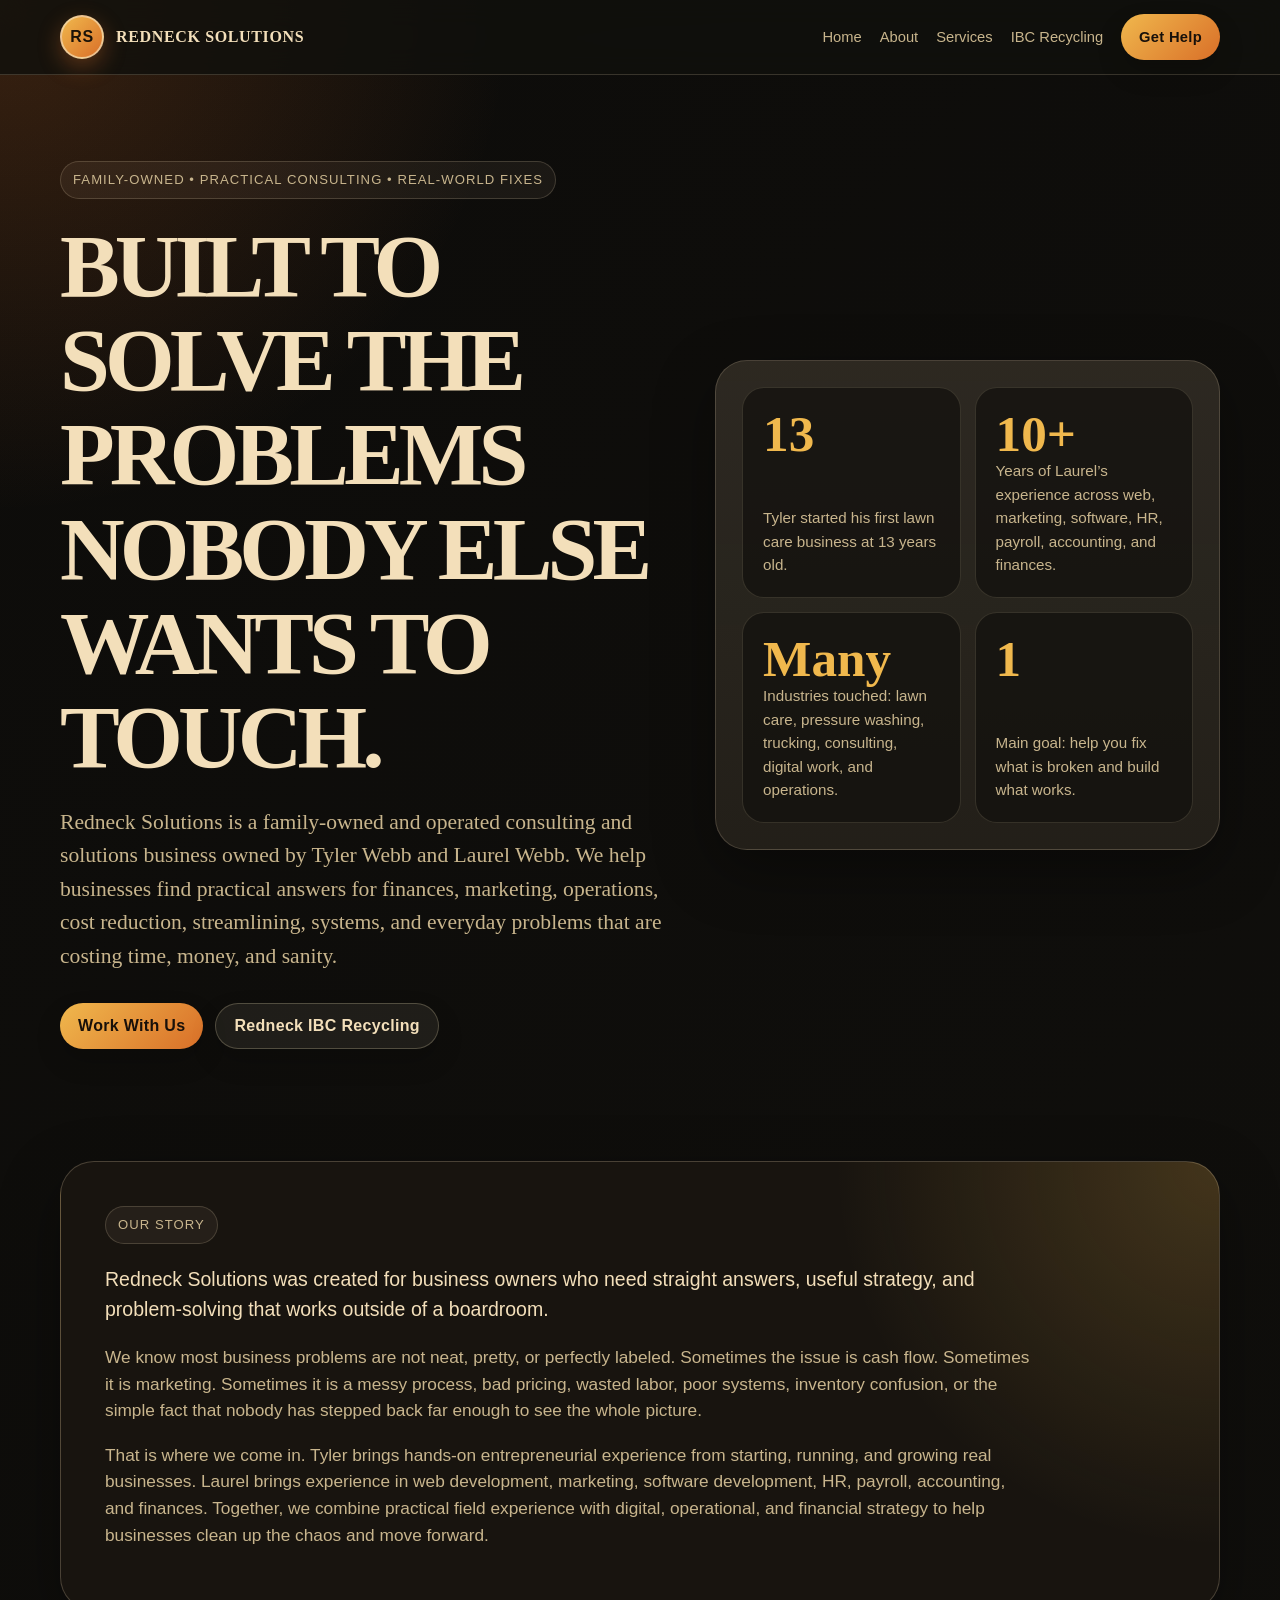
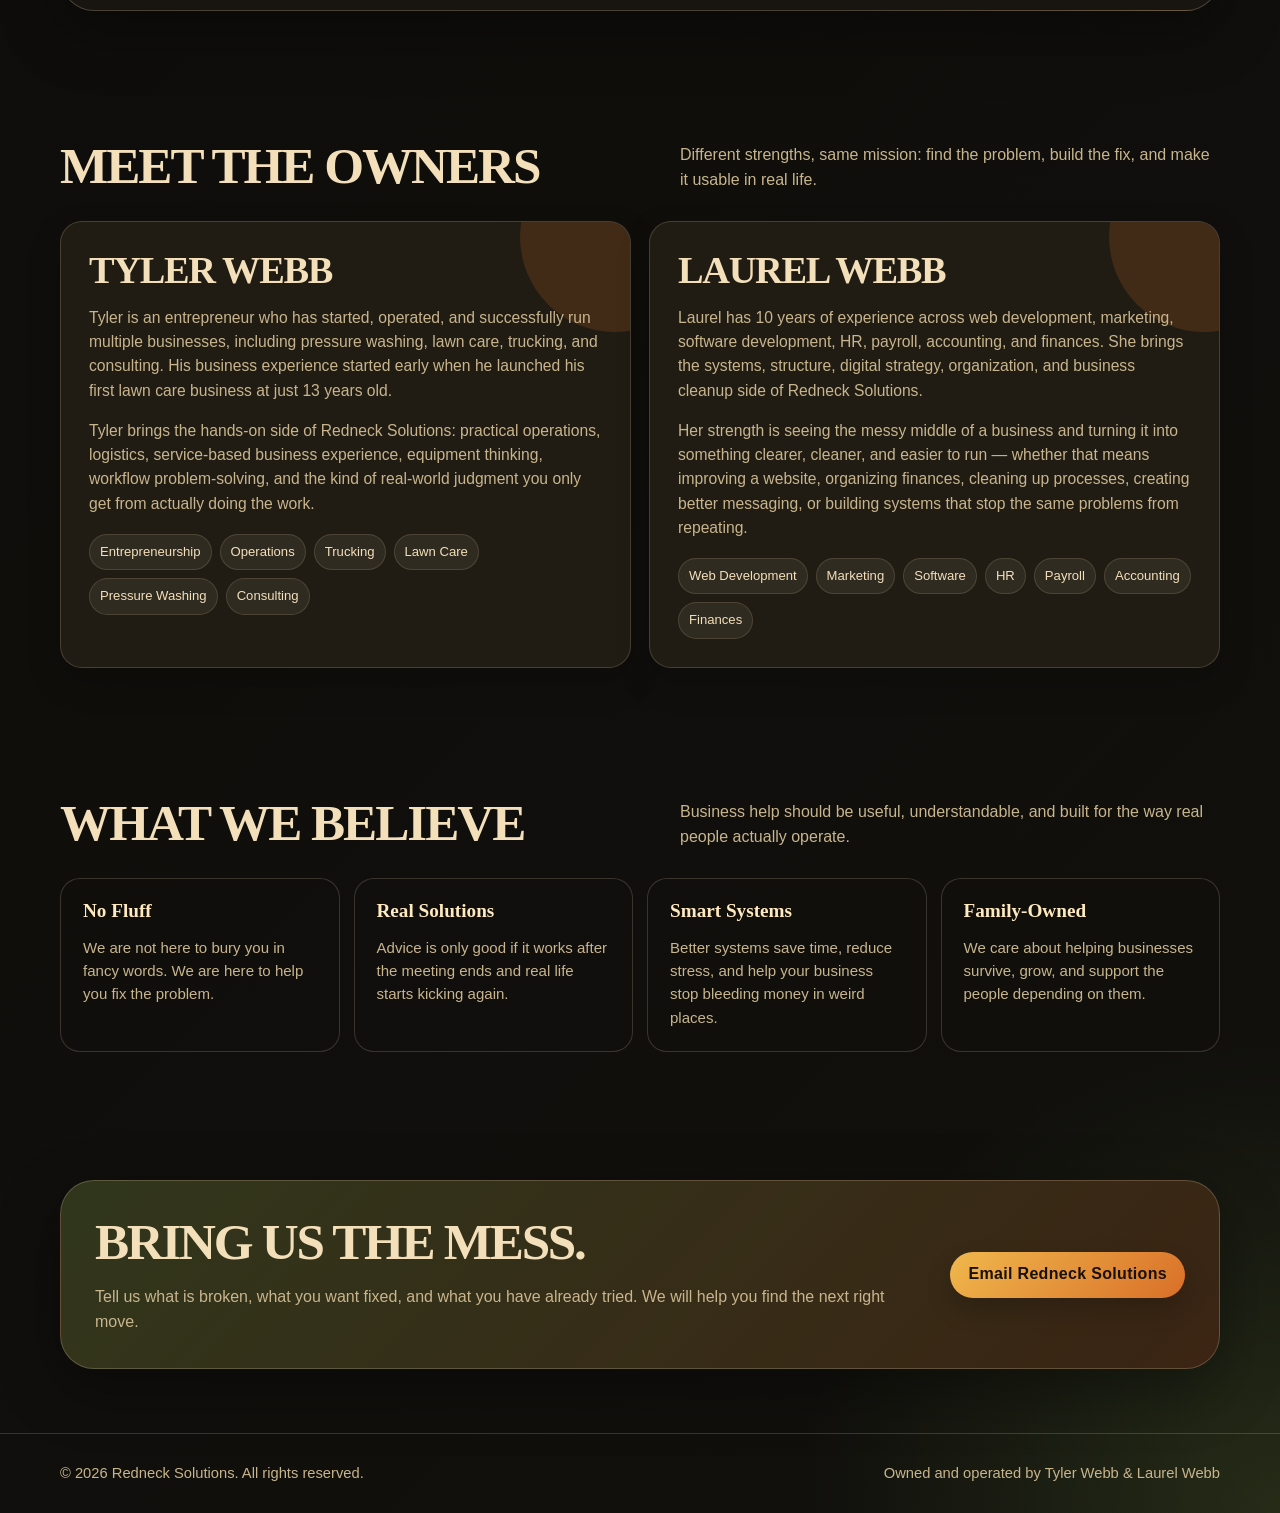
==== about.html @ ea28d599 "Create about.html About Redneck Solutions" ====
<!DOCTYPE html>
<html lang="en">
<head>
  <meta charset="UTF-8" />
  <meta name="viewport" content="width=device-width, initial-scale=1.0" />
  <meta name="description" content="Learn about Redneck Solutions, a family-owned consulting and solutions business owned by Tyler Webb and Laurel Webb, offering practical business help for operations, marketing, finances, HR, payroll, accounting, and more." />
  <title>About Redneck Solutions | Tyler Webb & Laurel Webb</title>
  <style>
    :root {
      --bg: #11100d;
      --bg-2: #1c1914;
      --card: #262016;
      --tan: #f3dfba;
      --muted: #c8b58d;
      --orange: #d96f28;
      --yellow: #f0b84d;
      --green: #6f8f3d;
      --red: #9e3222;
      --line: rgba(243, 223, 186, 0.18);
      --shadow: 0 20px 60px rgba(0, 0, 0, 0.35);
      --radius: 22px;
      --max: 1160px;
    }

    * { box-sizing: border-box; }
    html { scroll-behavior: smooth; }

    body {
      margin: 0;
      font-family: Georgia, "Times New Roman", serif;
      color: var(--tan);
      background:
        radial-gradient(circle at top left, rgba(217, 111, 40, 0.22), transparent 32rem),
        radial-gradient(circle at bottom right, rgba(111, 143, 61, 0.22), transparent 30rem),
        linear-gradient(135deg, #0d0c0a, var(--bg));
      line-height: 1.55;
    }

    a { color: inherit; text-decoration: none; }

    .site-header {
      position: sticky;
      top: 0;
      z-index: 50;
      backdrop-filter: blur(14px);
      background: rgba(17, 16, 13, 0.82);
      border-bottom: 1px solid var(--line);
    }

    .nav {
      width: min(var(--max), calc(100% - 32px));
      margin: 0 auto;
      min-height: 74px;
      display: flex;
      align-items: center;
      justify-content: space-between;
      gap: 18px;
    }

    .brand {
      display: flex;
      align-items: center;
      gap: 12px;
      font-weight: 900;
      letter-spacing: 0.04em;
      text-transform: uppercase;
    }

    .brand-mark {
      width: 44px;
      height: 44px;
      border-radius: 50%;
      display: grid;
      place-items: center;
      color: #1a1208;
      background: linear-gradient(135deg, var(--yellow), var(--orange));
      border: 2px solid rgba(243, 223, 186, 0.7);
      box-shadow: 0 8px 22px rgba(217, 111, 40, 0.35);
      font-family: Arial, sans-serif;
      font-weight: 900;
    }

    .nav-links {
      display: flex;
      align-items: center;
      gap: 18px;
      font-family: Arial, sans-serif;
      font-size: 0.92rem;
      color: var(--muted);
    }

    .nav-links a:hover { color: var(--tan); }

    .btn {
      display: inline-flex;
      align-items: center;
      justify-content: center;
      gap: 8px;
      min-height: 46px;
      padding: 0 18px;
      border-radius: 999px;
      font-family: Arial, sans-serif;
      font-weight: 800;
      letter-spacing: 0.02em;
      border: 1px solid rgba(243, 223, 186, 0.24);
      background: rgba(243, 223, 186, 0.08);
      color: var(--tan);
      box-shadow: 0 12px 26px rgba(0,0,0,0.18);
      transition: transform .2s ease, background .2s ease;
    }

    .btn:hover { transform: translateY(-2px); background: rgba(243, 223, 186, 0.14); }
    .btn.primary { background: linear-gradient(135deg, var(--yellow), var(--orange)); color: #18100a; border: 0; }

    .page-hero {
      width: min(var(--max), calc(100% - 32px));
      margin: 0 auto;
      padding: 86px 0 48px;
      display: grid;
      grid-template-columns: 1.1fr 0.9fr;
      align-items: center;
      gap: 38px;
    }

    .eyebrow {
      display: inline-flex;
      align-items: center;
      gap: 8px;
      padding: 8px 12px;
      border: 1px solid var(--line);
      border-radius: 999px;
      color: var(--muted);
      background: rgba(243, 223, 186, 0.06);
      font-family: Arial, sans-serif;
      font-size: 0.82rem;
      text-transform: uppercase;
      letter-spacing: 0.08em;
    }

    h1, h2, h3 { line-height: 1.05; margin: 0; }

    h1 {
      margin-top: 20px;
      font-size: clamp(3rem, 7vw, 6.3rem);
      letter-spacing: -0.055em;
      text-transform: uppercase;
    }

    .lead {
      max-width: 760px;
      color: var(--muted);
      font-size: clamp(1.08rem, 2vw, 1.35rem);
      margin: 22px 0 0;
    }

    .hero-actions {
      display: flex;
      flex-wrap: wrap;
      gap: 12px;
      margin-top: 30px;
    }

    .stat-card {
      border: 1px solid var(--line);
      background:
        linear-gradient(180deg, rgba(243, 223, 186, 0.08), rgba(243, 223, 186, 0.03)),
        var(--bg-2);
      border-radius: 32px;
      padding: 26px;
      box-shadow: var(--shadow);
    }

    .stat-grid {
      display: grid;
      grid-template-columns: 1fr 1fr;
      gap: 14px;
    }

    .stat {
      min-height: 150px;
      padding: 20px;
      border-radius: 22px;
      background: rgba(17, 16, 13, 0.68);
      border: 1px solid rgba(243,223,186,.14);
      display: flex;
      flex-direction: column;
      justify-content: space-between;
    }

    .stat strong {
      display: block;
      font-size: clamp(2rem, 4vw, 3.3rem);
      line-height: 1;
      color: var(--yellow);
    }

    .stat span {
      font-family: Arial, sans-serif;
      color: var(--muted);
      font-size: 0.95rem;
    }

    section {
      width: min(var(--max), calc(100% - 32px));
      margin: 0 auto;
      padding: 64px 0;
    }

    .section-head {
      display: flex;
      align-items: end;
      justify-content: space-between;
      gap: 24px;
      margin-bottom: 28px;
    }

    .section-head h2 {
      font-size: clamp(2rem, 4vw, 3.4rem);
      letter-spacing: -0.04em;
      text-transform: uppercase;
    }

    .section-head p {
      max-width: 540px;
      color: var(--muted);
      margin: 0;
      font-family: Arial, sans-serif;
    }

    .story-card {
      border-radius: 34px;
      padding: clamp(24px, 5vw, 44px);
      background:
        radial-gradient(circle at top right, rgba(240,184,77,.20), transparent 24rem),
        #18140f;
      border: 1px solid rgba(243,223,186,.22);
      box-shadow: var(--shadow);
    }

    .story-card p {
      color: var(--muted);
      font-family: Arial, sans-serif;
      font-size: 1.08rem;
      max-width: 930px;
    }

    .story-card p:first-of-type {
      color: var(--tan);
      font-size: 1.22rem;
    }

    .grid-2 {
      display: grid;
      grid-template-columns: repeat(2, 1fr);
      gap: 18px;
    }

    .profile-card {
      border: 1px solid var(--line);
      background: rgba(38, 32, 22, 0.78);
      border-radius: var(--radius);
      padding: 28px;
      box-shadow: 0 14px 34px rgba(0,0,0,0.18);
      position: relative;
      overflow: hidden;
    }

    .profile-card:before {
      content: "";
      position: absolute;
      right: -80px;
      top: -80px;
      width: 190px;
      height: 190px;
      border-radius: 50%;
      background: rgba(217, 111, 40, 0.18);
    }

    .profile-card > * { position: relative; }

    .profile-card h3 {
      font-size: clamp(1.8rem, 3vw, 2.6rem);
      text-transform: uppercase;
      letter-spacing: -0.035em;
      margin-bottom: 12px;
    }

    .profile-card p,
    .profile-card li {
      color: var(--muted);
      font-family: Arial, sans-serif;
      font-size: 0.98rem;
    }

    .profile-card ul {
      padding-left: 18px;
      margin: 16px 0 0;
    }

    .tag-row {
      display: flex;
      flex-wrap: wrap;
      gap: 8px;
      margin-top: 18px;
    }

    .tag {
      padding: 7px 10px;
      border-radius: 999px;
      background: rgba(243, 223, 186, 0.08);
      border: 1px solid rgba(243, 223, 186, 0.14);
      color: var(--tan);
      font-family: Arial, sans-serif;
      font-size: 0.82rem;
    }

    .values-grid {
      display: grid;
      grid-template-columns: repeat(4, 1fr);
      gap: 14px;
    }

    .value-card {
      padding: 22px;
      border-radius: 20px;
      background: rgba(17, 16, 13, 0.66);
      border: 1px solid var(--line);
    }

    .value-card h3 {
      color: #ffe9bf;
      font-size: 1.2rem;
      margin-bottom: 8px;
    }

    .value-card p {
      color: var(--muted);
      font-family: Arial, sans-serif;
      font-size: 0.94rem;
      margin-bottom: 0;
    }

    .contact-panel {
      border-radius: 34px;
      padding: 34px;
      background:
        linear-gradient(135deg, rgba(111,143,61,.28), rgba(217,111,40,.18)),
        #18140f;
      border: 1px solid rgba(243,223,186,.22);
      box-shadow: var(--shadow);
      display: grid;
      grid-template-columns: 1fr auto;
      gap: 24px;
      align-items: center;
    }

    .contact-panel h2 {
      font-size: clamp(2rem, 4vw, 3.6rem);
      text-transform: uppercase;
      letter-spacing: -0.045em;
    }

    .contact-panel p {
      color: var(--muted);
      margin-bottom: 0;
      font-family: Arial, sans-serif;
    }

    .footer {
      border-top: 1px solid var(--line);
      padding: 28px 0;
      color: var(--muted);
      font-family: Arial, sans-serif;
    }

    .footer-inner {
      width: min(var(--max), calc(100% - 32px));
      margin: 0 auto;
      display: flex;
      justify-content: space-between;
      gap: 16px;
      flex-wrap: wrap;
      font-size: 0.92rem;
    }

    .mobile-toggle { display: none; }

    @media (max-width: 900px) {
      .page-hero, .grid-2, .contact-panel { grid-template-columns: 1fr; }
      .values-grid { grid-template-columns: repeat(2, 1fr); }
      .section-head { align-items: start; flex-direction: column; }
      .nav-links {
        display: none;
        position: absolute;
        top: 74px;
        left: 16px;
        right: 16px;
        padding: 16px;
        border-radius: 18px;
        background: rgba(17,16,13,.96);
        border: 1px solid var(--line);
        box-shadow: var(--shadow);
        flex-direction: column;
        align-items: stretch;
      }
      .nav-links.open { display: flex; }
      .mobile-toggle {
        display: inline-flex;
        background: rgba(243, 223, 186, 0.08);
        color: var(--tan);
        border: 1px solid var(--line);
        border-radius: 12px;
        padding: 10px 12px;
        font-weight: 900;
      }
      .page-hero { padding-top: 48px; }
    }

    @media (max-width: 560px) {
      .stat-grid, .values-grid { grid-template-columns: 1fr; }
      .contact-panel { padding: 24px; }
    }
  </style>
</head>
<body>
  <header class="site-header">
    <nav class="nav" aria-label="Main navigation">
      <a class="brand" href="index.html" aria-label="Redneck Solutions home">
        <span class="brand-mark">RS</span>
        <span>Redneck Solutions</span>
      </a>
      <button class="mobile-toggle" id="menuToggle" aria-label="Open menu">Menu</button>
      <div class="nav-links" id="navLinks">
        <a href="index.html">Home</a>
        <a href="about.html">About</a>
        <a href="index.html#services">Services</a>
        <a href="index.html#ibc">IBC Recycling</a>
        <a class="btn primary" href="mailto:rdnksolutions@gmail.com?subject=Redneck%20Solutions%20Inquiry">Get Help</a>
      </div>
    </nav>
  </header>

  <main>
    <section class="page-hero">
      <div>
        <span class="eyebrow">Family-owned • practical consulting • real-world fixes</span>
        <h1>Built to solve the problems nobody else wants to touch.</h1>
        <p class="lead">
          Redneck Solutions is a family-owned and operated consulting and solutions business owned by
          Tyler Webb and Laurel Webb. We help businesses find practical answers for finances, marketing,
          operations, cost reduction, streamlining, systems, and everyday problems that are costing time,
          money, and sanity.
        </p>
        <div class="hero-actions">
          <a class="btn primary" href="mailto:rdnksolutions@gmail.com?subject=Business%20Consulting%20Inquiry">Work With Us</a>
          <a class="btn" href="index.html#ibc">Redneck IBC Recycling</a>
        </div>
      </div>

      <aside class="stat-card" aria-label="Redneck Solutions experience highlights">
        <div class="stat-grid">
          <div class="stat">
            <strong>13</strong>
            <span>Tyler started his first lawn care business at 13 years old.</span>
          </div>
          <div class="stat">
            <strong>10+</strong>
            <span>Years of Laurel’s experience across web, marketing, software, HR, payroll, accounting, and finances.</span>
          </div>
          <div class="stat">
            <strong>Many</strong>
            <span>Industries touched: lawn care, pressure washing, trucking, consulting, digital work, and operations.</span>
          </div>
          <div class="stat">
            <strong>1</strong>
            <span>Main goal: help you fix what is broken and build what works.</span>
          </div>
        </div>
      </aside>
    </section>

    <section>
      <div class="story-card">
        <span class="eyebrow">Our story</span>
        <p>
          Redneck Solutions was created for business owners who need straight answers, useful strategy,
          and problem-solving that works outside of a boardroom.
        </p>
        <p>
          We know most business problems are not neat, pretty, or perfectly labeled. Sometimes the issue is cash flow.
          Sometimes it is marketing. Sometimes it is a messy process, bad pricing, wasted labor, poor systems, inventory
          confusion, or the simple fact that nobody has stepped back far enough to see the whole picture.
        </p>
        <p>
          That is where we come in. Tyler brings hands-on entrepreneurial experience from starting, running, and growing
          real businesses. Laurel brings experience in web development, marketing, software development, HR, payroll,
          accounting, and finances. Together, we combine practical field experience with digital, operational, and financial
          strategy to help businesses clean up the chaos and move forward.
        </p>
      </div>
    </section>

    <section>
      <div class="section-head">
        <h2>Meet The Owners</h2>
        <p>Different strengths, same mission: find the problem, build the fix, and make it usable in real life.</p>
      </div>

      <div class="grid-2">
        <article class="profile-card">
          <h3>Tyler Webb</h3>
          <p>
            Tyler is an entrepreneur who has started, operated, and successfully run multiple businesses,
            including pressure washing, lawn care, trucking, and consulting. His business experience started
            early when he launched his first lawn care business at just 13 years old.
          </p>
          <p>
            Tyler brings the hands-on side of Redneck Solutions: practical operations, logistics, service-based
            business experience, equipment thinking, workflow problem-solving, and the kind of real-world judgment
            you only get from actually doing the work.
          </p>
          <div class="tag-row">
            <span class="tag">Entrepreneurship</span>
            <span class="tag">Operations</span>
            <span class="tag">Trucking</span>
            <span class="tag">Lawn Care</span>
            <span class="tag">Pressure Washing</span>
            <span class="tag">Consulting</span>
          </div>
        </article>

        <article class="profile-card">
          <h3>Laurel Webb</h3>
          <p>
            Laurel has 10 years of experience across web development, marketing, software development, HR,
            payroll, accounting, and finances. She brings the systems, structure, digital strategy, organization,
            and business cleanup side of Redneck Solutions.
          </p>
          <p>
            Her strength is seeing the messy middle of a business and turning it into something clearer, cleaner,
            and easier to run — whether that means improving a website, organizing finances, cleaning up processes,
            creating better messaging, or building systems that stop the same problems from repeating.
          </p>
          <div class="tag-row">
            <span class="tag">Web Development</span>
            <span class="tag">Marketing</span>
            <span class="tag">Software</span>
            <span class="tag">HR</span>
            <span class="tag">Payroll</span>
            <span class="tag">Accounting</span>
            <span class="tag">Finances</span>
          </div>
        </article>
      </div>
    </section>

    <section>
      <div class="section-head">
        <h2>What We Believe</h2>
        <p>Business help should be useful, understandable, and built for the way real people actually operate.</p>
      </div>

      <div class="values-grid">
        <article class="value-card">
          <h3>No Fluff</h3>
          <p>We are not here to bury you in fancy words. We are here to help you fix the problem.</p>
        </article>
        <article class="value-card">
          <h3>Real Solutions</h3>
          <p>Advice is only good if it works after the meeting ends and real life starts kicking again.</p>
        </article>
        <article class="value-card">
          <h3>Smart Systems</h3>
          <p>Better systems save time, reduce stress, and help your business stop bleeding money in weird places.</p>
        </article>
        <article class="value-card">
          <h3>Family-Owned</h3>
          <p>We care about helping businesses survive, grow, and support the people depending on them.</p>
        </article>
      </div>
    </section>

    <section>
      <div class="contact-panel">
        <div>
          <h2>Bring us the mess.</h2>
          <p>Tell us what is broken, what you want fixed, and what you have already tried. We will help you find the next right move.</p>
        </div>
        <a class="btn primary" href="mailto:rdnksolutions@gmail.com?subject=Redneck%20Solutions%20Consulting%20Inquiry&body=Tell%20us%20what%20business%20problem%20you%20need%20help%20solving%3A%0A%0A">Email Redneck Solutions</a>
      </div>
    </section>
  </main>

  <footer class="footer">
    <div class="footer-inner">
      <span>© <span id="year"></span> Redneck Solutions. All rights reserved.</span>
      <span>Owned and operated by Tyler Webb & Laurel Webb</span>
    </div>
  </footer>

  <script>
    const menuToggle = document.getElementById('menuToggle');
    const navLinks = document.getElementById('navLinks');
    const year = document.getElementById('year');

    year.textContent = new Date().getFullYear();

    menuToggle.addEventListener('click', () => {
      navLinks.classList.toggle('open');
    });

    navLinks.querySelectorAll('a').forEach((link) => {
      link.addEventListener('click', () => navLinks.classList.remove('open'));
    });
  </script>
</body>
</html>
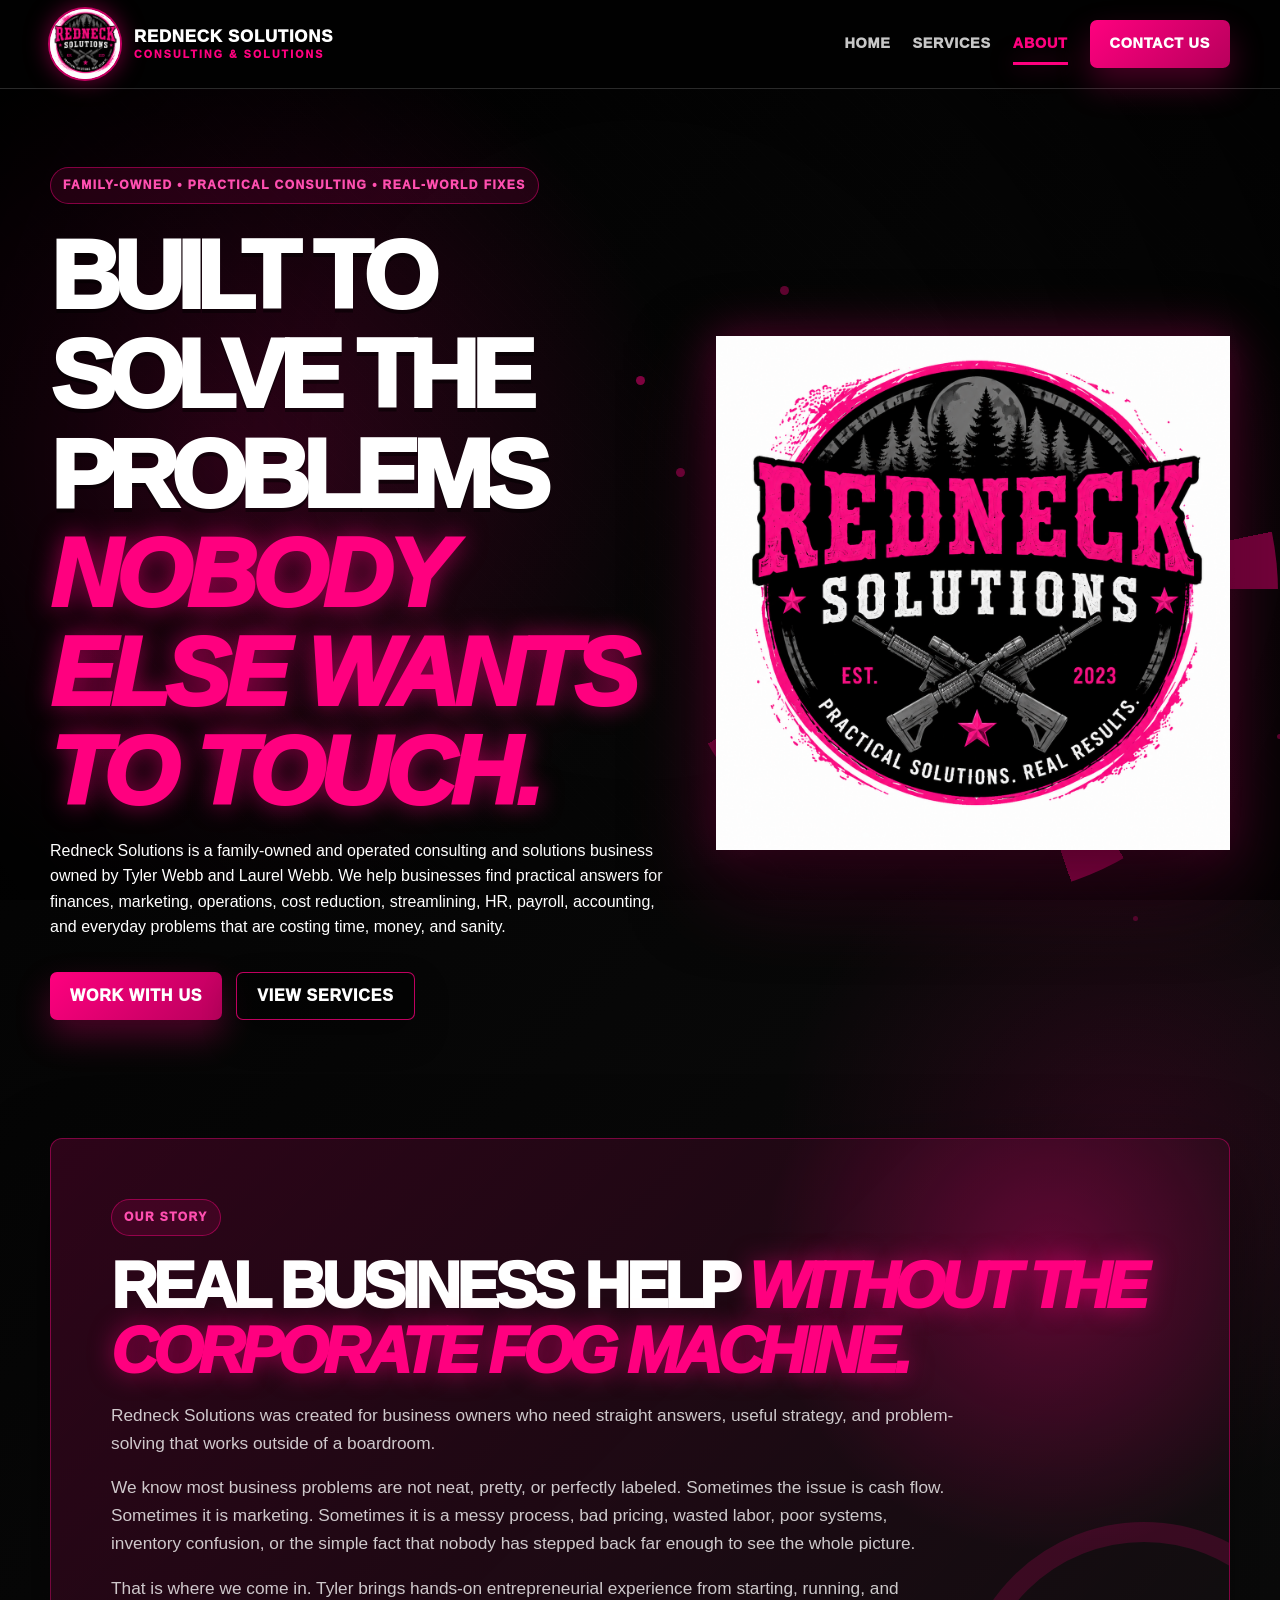
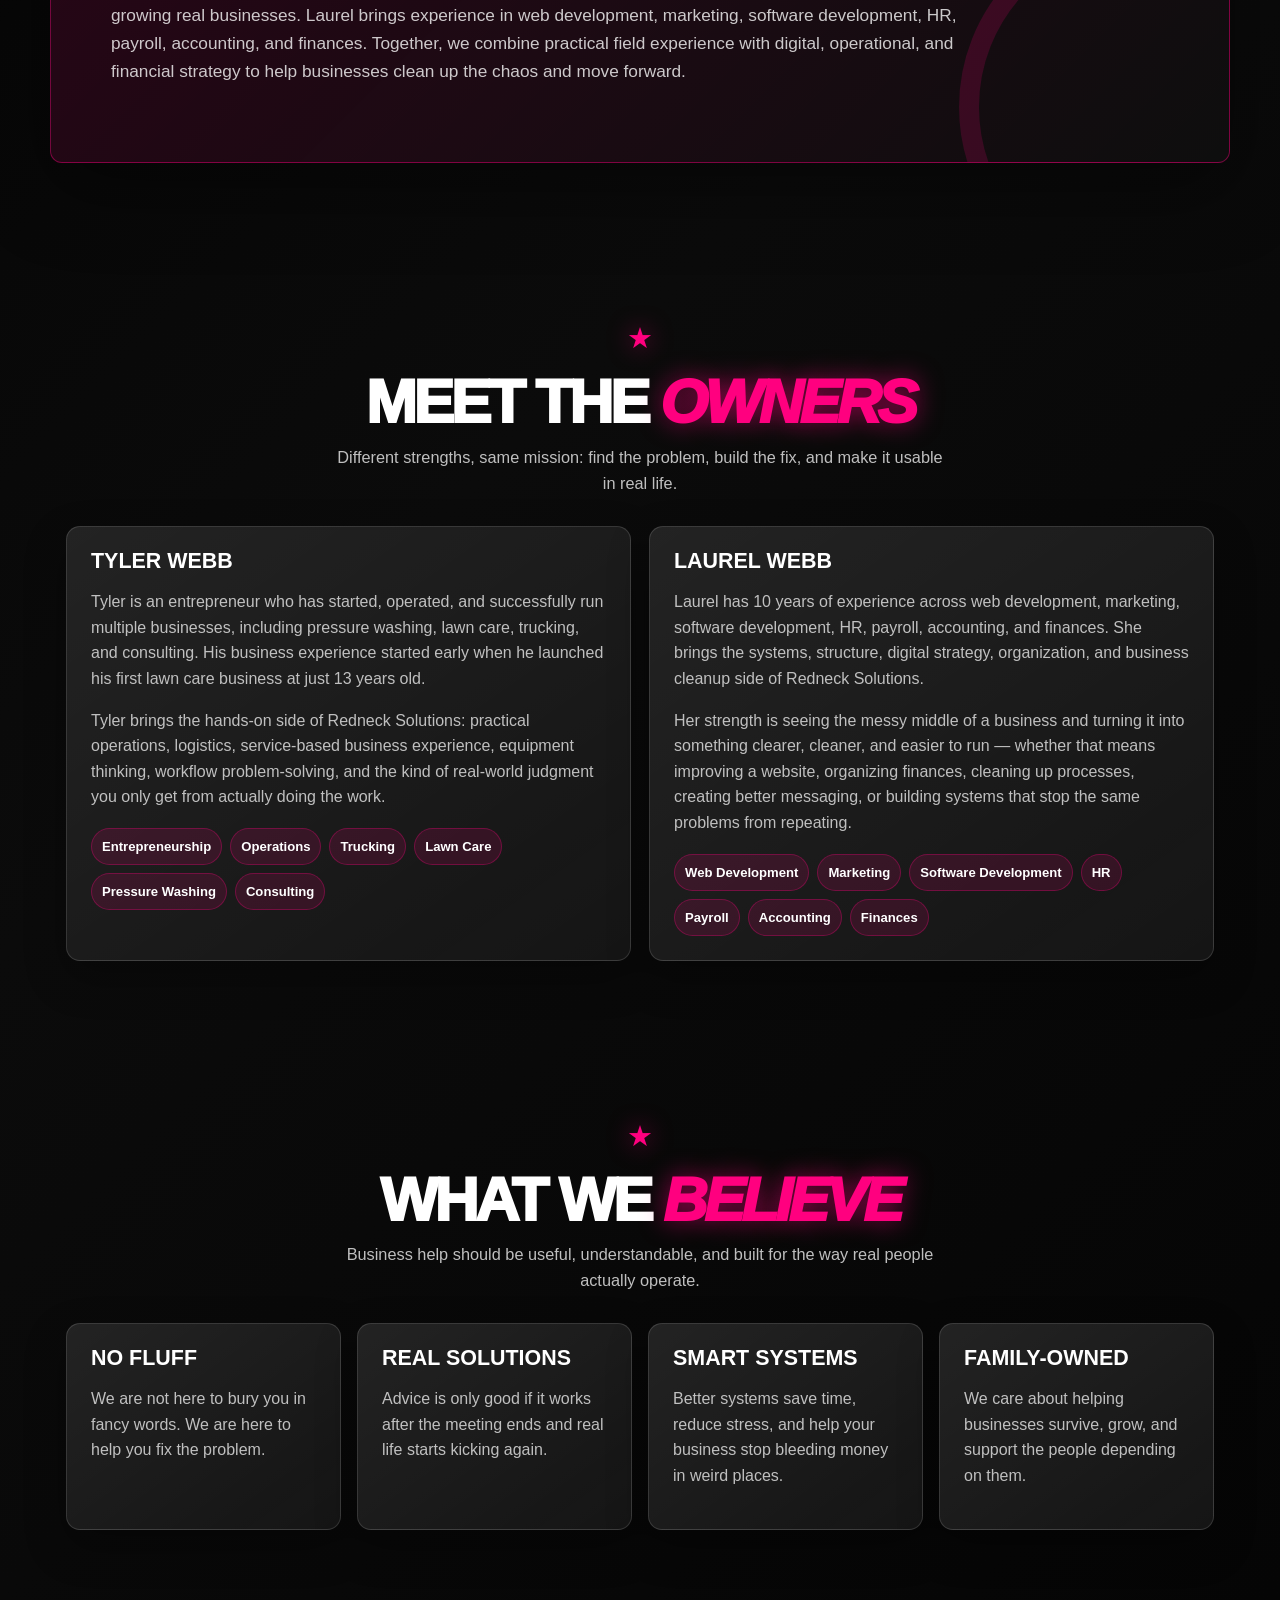
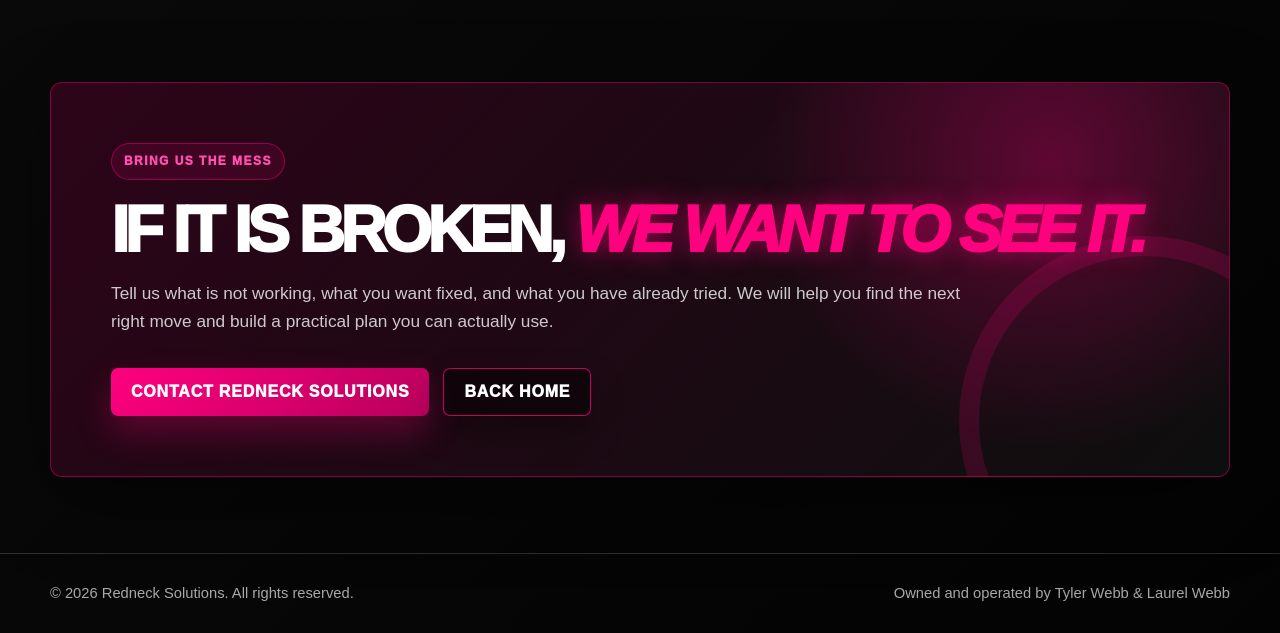
==== commit 55552ec1: "Update about.html" ====
--- a/about.html
+++ b/about.html
@@ -3,522 +3,130 @@
 <head>
   <meta charset="UTF-8" />
   <meta name="viewport" content="width=device-width, initial-scale=1.0" />
-  <meta name="description" content="Learn about Redneck Solutions, a family-owned consulting and solutions business owned by Tyler Webb and Laurel Webb, offering practical business help for operations, marketing, finances, HR, payroll, accounting, and more." />
+
+  <meta
+    name="description"
+    content="Learn about Redneck Solutions, a family-owned consulting and solutions business owned by Tyler Webb and Laurel Webb."
+  />
+
   <title>About Redneck Solutions | Tyler Webb & Laurel Webb</title>
-  <style>
-    :root {
-      --bg: #11100d;
-      --bg-2: #1c1914;
-      --card: #262016;
-      --tan: #f3dfba;
-      --muted: #c8b58d;
-      --orange: #d96f28;
-      --yellow: #f0b84d;
-      --green: #6f8f3d;
-      --red: #9e3222;
-      --line: rgba(243, 223, 186, 0.18);
-      --shadow: 0 20px 60px rgba(0, 0, 0, 0.35);
-      --radius: 22px;
-      --max: 1160px;
-    }
-
-    * { box-sizing: border-box; }
-    html { scroll-behavior: smooth; }
-
-    body {
-      margin: 0;
-      font-family: Georgia, "Times New Roman", serif;
-      color: var(--tan);
-      background:
-        radial-gradient(circle at top left, rgba(217, 111, 40, 0.22), transparent 32rem),
-        radial-gradient(circle at bottom right, rgba(111, 143, 61, 0.22), transparent 30rem),
-        linear-gradient(135deg, #0d0c0a, var(--bg));
-      line-height: 1.55;
-    }
-
-    a { color: inherit; text-decoration: none; }
-
-    .site-header {
-      position: sticky;
-      top: 0;
-      z-index: 50;
-      backdrop-filter: blur(14px);
-      background: rgba(17, 16, 13, 0.82);
-      border-bottom: 1px solid var(--line);
-    }
-
-    .nav {
-      width: min(var(--max), calc(100% - 32px));
-      margin: 0 auto;
-      min-height: 74px;
-      display: flex;
-      align-items: center;
-      justify-content: space-between;
-      gap: 18px;
-    }
-
-    .brand {
-      display: flex;
-      align-items: center;
-      gap: 12px;
-      font-weight: 900;
-      letter-spacing: 0.04em;
-      text-transform: uppercase;
-    }
-
-    .brand-mark {
-      width: 44px;
-      height: 44px;
-      border-radius: 50%;
-      display: grid;
-      place-items: center;
-      color: #1a1208;
-      background: linear-gradient(135deg, var(--yellow), var(--orange));
-      border: 2px solid rgba(243, 223, 186, 0.7);
-      box-shadow: 0 8px 22px rgba(217, 111, 40, 0.35);
-      font-family: Arial, sans-serif;
-      font-weight: 900;
-    }
-
-    .nav-links {
-      display: flex;
-      align-items: center;
-      gap: 18px;
-      font-family: Arial, sans-serif;
-      font-size: 0.92rem;
-      color: var(--muted);
-    }
-
-    .nav-links a:hover { color: var(--tan); }
-
-    .btn {
-      display: inline-flex;
-      align-items: center;
-      justify-content: center;
-      gap: 8px;
-      min-height: 46px;
-      padding: 0 18px;
-      border-radius: 999px;
-      font-family: Arial, sans-serif;
-      font-weight: 800;
-      letter-spacing: 0.02em;
-      border: 1px solid rgba(243, 223, 186, 0.24);
-      background: rgba(243, 223, 186, 0.08);
-      color: var(--tan);
-      box-shadow: 0 12px 26px rgba(0,0,0,0.18);
-      transition: transform .2s ease, background .2s ease;
-    }
-
-    .btn:hover { transform: translateY(-2px); background: rgba(243, 223, 186, 0.14); }
-    .btn.primary { background: linear-gradient(135deg, var(--yellow), var(--orange)); color: #18100a; border: 0; }
-
-    .page-hero {
-      width: min(var(--max), calc(100% - 32px));
-      margin: 0 auto;
-      padding: 86px 0 48px;
-      display: grid;
-      grid-template-columns: 1.1fr 0.9fr;
-      align-items: center;
-      gap: 38px;
-    }
-
-    .eyebrow {
-      display: inline-flex;
-      align-items: center;
-      gap: 8px;
-      padding: 8px 12px;
-      border: 1px solid var(--line);
-      border-radius: 999px;
-      color: var(--muted);
-      background: rgba(243, 223, 186, 0.06);
-      font-family: Arial, sans-serif;
-      font-size: 0.82rem;
-      text-transform: uppercase;
-      letter-spacing: 0.08em;
-    }
-
-    h1, h2, h3 { line-height: 1.05; margin: 0; }
-
-    h1 {
-      margin-top: 20px;
-      font-size: clamp(3rem, 7vw, 6.3rem);
-      letter-spacing: -0.055em;
-      text-transform: uppercase;
-    }
-
-    .lead {
-      max-width: 760px;
-      color: var(--muted);
-      font-size: clamp(1.08rem, 2vw, 1.35rem);
-      margin: 22px 0 0;
-    }
-
-    .hero-actions {
-      display: flex;
-      flex-wrap: wrap;
-      gap: 12px;
-      margin-top: 30px;
-    }
-
-    .stat-card {
-      border: 1px solid var(--line);
-      background:
-        linear-gradient(180deg, rgba(243, 223, 186, 0.08), rgba(243, 223, 186, 0.03)),
-        var(--bg-2);
-      border-radius: 32px;
-      padding: 26px;
-      box-shadow: var(--shadow);
-    }
-
-    .stat-grid {
-      display: grid;
-      grid-template-columns: 1fr 1fr;
-      gap: 14px;
-    }
-
-    .stat {
-      min-height: 150px;
-      padding: 20px;
-      border-radius: 22px;
-      background: rgba(17, 16, 13, 0.68);
-      border: 1px solid rgba(243,223,186,.14);
-      display: flex;
-      flex-direction: column;
-      justify-content: space-between;
-    }
-
-    .stat strong {
-      display: block;
-      font-size: clamp(2rem, 4vw, 3.3rem);
-      line-height: 1;
-      color: var(--yellow);
-    }
-
-    .stat span {
-      font-family: Arial, sans-serif;
-      color: var(--muted);
-      font-size: 0.95rem;
-    }
-
-    section {
-      width: min(var(--max), calc(100% - 32px));
-      margin: 0 auto;
-      padding: 64px 0;
-    }
-
-    .section-head {
-      display: flex;
-      align-items: end;
-      justify-content: space-between;
-      gap: 24px;
-      margin-bottom: 28px;
-    }
-
-    .section-head h2 {
-      font-size: clamp(2rem, 4vw, 3.4rem);
-      letter-spacing: -0.04em;
-      text-transform: uppercase;
-    }
-
-    .section-head p {
-      max-width: 540px;
-      color: var(--muted);
-      margin: 0;
-      font-family: Arial, sans-serif;
-    }
-
-    .story-card {
-      border-radius: 34px;
-      padding: clamp(24px, 5vw, 44px);
-      background:
-        radial-gradient(circle at top right, rgba(240,184,77,.20), transparent 24rem),
-        #18140f;
-      border: 1px solid rgba(243,223,186,.22);
-      box-shadow: var(--shadow);
-    }
-
-    .story-card p {
-      color: var(--muted);
-      font-family: Arial, sans-serif;
-      font-size: 1.08rem;
-      max-width: 930px;
-    }
-
-    .story-card p:first-of-type {
-      color: var(--tan);
-      font-size: 1.22rem;
-    }
-
-    .grid-2 {
-      display: grid;
-      grid-template-columns: repeat(2, 1fr);
-      gap: 18px;
-    }
-
-    .profile-card {
-      border: 1px solid var(--line);
-      background: rgba(38, 32, 22, 0.78);
-      border-radius: var(--radius);
-      padding: 28px;
-      box-shadow: 0 14px 34px rgba(0,0,0,0.18);
-      position: relative;
-      overflow: hidden;
-    }
-
-    .profile-card:before {
-      content: "";
-      position: absolute;
-      right: -80px;
-      top: -80px;
-      width: 190px;
-      height: 190px;
-      border-radius: 50%;
-      background: rgba(217, 111, 40, 0.18);
-    }
-
-    .profile-card > * { position: relative; }
-
-    .profile-card h3 {
-      font-size: clamp(1.8rem, 3vw, 2.6rem);
-      text-transform: uppercase;
-      letter-spacing: -0.035em;
-      margin-bottom: 12px;
-    }
-
-    .profile-card p,
-    .profile-card li {
-      color: var(--muted);
-      font-family: Arial, sans-serif;
-      font-size: 0.98rem;
-    }
-
-    .profile-card ul {
-      padding-left: 18px;
-      margin: 16px 0 0;
-    }
-
-    .tag-row {
-      display: flex;
-      flex-wrap: wrap;
-      gap: 8px;
-      margin-top: 18px;
-    }
-
-    .tag {
-      padding: 7px 10px;
-      border-radius: 999px;
-      background: rgba(243, 223, 186, 0.08);
-      border: 1px solid rgba(243, 223, 186, 0.14);
-      color: var(--tan);
-      font-family: Arial, sans-serif;
-      font-size: 0.82rem;
-    }
-
-    .values-grid {
-      display: grid;
-      grid-template-columns: repeat(4, 1fr);
-      gap: 14px;
-    }
-
-    .value-card {
-      padding: 22px;
-      border-radius: 20px;
-      background: rgba(17, 16, 13, 0.66);
-      border: 1px solid var(--line);
-    }
-
-    .value-card h3 {
-      color: #ffe9bf;
-      font-size: 1.2rem;
-      margin-bottom: 8px;
-    }
-
-    .value-card p {
-      color: var(--muted);
-      font-family: Arial, sans-serif;
-      font-size: 0.94rem;
-      margin-bottom: 0;
-    }
-
-    .contact-panel {
-      border-radius: 34px;
-      padding: 34px;
-      background:
-        linear-gradient(135deg, rgba(111,143,61,.28), rgba(217,111,40,.18)),
-        #18140f;
-      border: 1px solid rgba(243,223,186,.22);
-      box-shadow: var(--shadow);
-      display: grid;
-      grid-template-columns: 1fr auto;
-      gap: 24px;
-      align-items: center;
-    }
-
-    .contact-panel h2 {
-      font-size: clamp(2rem, 4vw, 3.6rem);
-      text-transform: uppercase;
-      letter-spacing: -0.045em;
-    }
-
-    .contact-panel p {
-      color: var(--muted);
-      margin-bottom: 0;
-      font-family: Arial, sans-serif;
-    }
-
-    .footer {
-      border-top: 1px solid var(--line);
-      padding: 28px 0;
-      color: var(--muted);
-      font-family: Arial, sans-serif;
-    }
-
-    .footer-inner {
-      width: min(var(--max), calc(100% - 32px));
-      margin: 0 auto;
-      display: flex;
-      justify-content: space-between;
-      gap: 16px;
-      flex-wrap: wrap;
-      font-size: 0.92rem;
-    }
-
-    .mobile-toggle { display: none; }
-
-    @media (max-width: 900px) {
-      .page-hero, .grid-2, .contact-panel { grid-template-columns: 1fr; }
-      .values-grid { grid-template-columns: repeat(2, 1fr); }
-      .section-head { align-items: start; flex-direction: column; }
-      .nav-links {
-        display: none;
-        position: absolute;
-        top: 74px;
-        left: 16px;
-        right: 16px;
-        padding: 16px;
-        border-radius: 18px;
-        background: rgba(17,16,13,.96);
-        border: 1px solid var(--line);
-        box-shadow: var(--shadow);
-        flex-direction: column;
-        align-items: stretch;
-      }
-      .nav-links.open { display: flex; }
-      .mobile-toggle {
-        display: inline-flex;
-        background: rgba(243, 223, 186, 0.08);
-        color: var(--tan);
-        border: 1px solid var(--line);
-        border-radius: 12px;
-        padding: 10px 12px;
-        font-weight: 900;
-      }
-      .page-hero { padding-top: 48px; }
-    }
-
-    @media (max-width: 560px) {
-      .stat-grid, .values-grid { grid-template-columns: 1fr; }
-      .contact-panel { padding: 24px; }
-    }
-  </style>
+
+  <link rel="stylesheet" href="styles.css" />
 </head>
+
 <body>
   <header class="site-header">
     <nav class="nav" aria-label="Main navigation">
       <a class="brand" href="index.html" aria-label="Redneck Solutions home">
-        <span class="brand-mark">RS</span>
-        <span>Redneck Solutions</span>
+        <img src="images/rs-logo.png" alt="Redneck Solutions logo" />
+        <span>
+          Redneck Solutions
+          <small>Consulting & Solutions</small>
+        </span>
       </a>
-      <button class="mobile-toggle" id="menuToggle" aria-label="Open menu">Menu</button>
+
+      <button class="mobile-toggle" id="menuToggle" aria-label="Open menu" aria-expanded="false">
+        Menu
+      </button>
+
       <div class="nav-links" id="navLinks">
         <a href="index.html">Home</a>
-        <a href="about.html">About</a>
         <a href="index.html#services">Services</a>
-        <a href="index.html#ibc">IBC Recycling</a>
-        <a class="btn primary" href="mailto:rdnksolutions@gmail.com?subject=Redneck%20Solutions%20Inquiry">Get Help</a>
+        <a class="active" href="about.html">About</a>
+        <a class="btn primary" href="contact.html">Contact Us</a>
       </div>
     </nav>
   </header>
 
   <main>
     <section class="page-hero">
-      <div>
+      <div class="hero-copy">
         <span class="eyebrow">Family-owned • practical consulting • real-world fixes</span>
-        <h1>Built to solve the problems nobody else wants to touch.</h1>
+
+        <h1>
+          Built to solve the problems
+          <span>nobody else wants to touch.</span>
+        </h1>
+
         <p class="lead">
-          Redneck Solutions is a family-owned and operated consulting and solutions business owned by
-          Tyler Webb and Laurel Webb. We help businesses find practical answers for finances, marketing,
-          operations, cost reduction, streamlining, systems, and everyday problems that are costing time,
-          money, and sanity.
-        </p>
+          Redneck Solutions is a family-owned and operated consulting and solutions
+          business owned by Tyler Webb and Laurel Webb. We help businesses find practical
+          answers for finances, marketing, operations, cost reduction, streamlining,
+          HR, payroll, accounting, and everyday problems that are costing time, money,
+          and sanity.
+        </p>
+
         <div class="hero-actions">
-          <a class="btn primary" href="mailto:rdnksolutions@gmail.com?subject=Business%20Consulting%20Inquiry">Work With Us</a>
-          <a class="btn" href="index.html#ibc">Redneck IBC Recycling</a>
+          <a class="btn primary" href="contact.html">Work With Us</a>
+          <a class="btn ghost" href="index.html#services">View Services</a>
         </div>
       </div>
 
-      <aside class="stat-card" aria-label="Redneck Solutions experience highlights">
-        <div class="stat-grid">
-          <div class="stat">
-            <strong>13</strong>
-            <span>Tyler started his first lawn care business at 13 years old.</span>
-          </div>
-          <div class="stat">
-            <strong>10+</strong>
-            <span>Years of Laurel’s experience across web, marketing, software, HR, payroll, accounting, and finances.</span>
-          </div>
-          <div class="stat">
-            <strong>Many</strong>
-            <span>Industries touched: lawn care, pressure washing, trucking, consulting, digital work, and operations.</span>
-          </div>
-          <div class="stat">
-            <strong>1</strong>
-            <span>Main goal: help you fix what is broken and build what works.</span>
-          </div>
-        </div>
+      <aside class="hero-logo-wrap" aria-label="Redneck Solutions logo">
+        <div class="splatter"></div>
+        <img src="images/rs-logo.png" alt="Redneck Solutions logo badge" />
       </aside>
     </section>
 
-    <section>
-      <div class="story-card">
-        <span class="eyebrow">Our story</span>
-        <p>
-          Redneck Solutions was created for business owners who need straight answers, useful strategy,
-          and problem-solving that works outside of a boardroom.
-        </p>
-        <p>
-          We know most business problems are not neat, pretty, or perfectly labeled. Sometimes the issue is cash flow.
-          Sometimes it is marketing. Sometimes it is a messy process, bad pricing, wasted labor, poor systems, inventory
-          confusion, or the simple fact that nobody has stepped back far enough to see the whole picture.
-        </p>
-        <p>
-          That is where we come in. Tyler brings hands-on entrepreneurial experience from starting, running, and growing
-          real businesses. Laurel brings experience in web development, marketing, software development, HR, payroll,
-          accounting, and finances. Together, we combine practical field experience with digital, operational, and financial
-          strategy to help businesses clean up the chaos and move forward.
-        </p>
-      </div>
-    </section>
-
-    <section>
-      <div class="section-head">
-        <h2>Meet The Owners</h2>
-        <p>Different strengths, same mission: find the problem, build the fix, and make it usable in real life.</p>
+    <section class="feature-section">
+      <div class="feature-band">
+        <span class="eyebrow">Our Story</span>
+
+        <h2>
+          Real business help
+          <span>without the corporate fog machine.</span>
+        </h2>
+
+        <p>
+          Redneck Solutions was created for business owners who need straight answers,
+          useful strategy, and problem-solving that works outside of a boardroom.
+        </p>
+
+        <p>
+          We know most business problems are not neat, pretty, or perfectly labeled.
+          Sometimes the issue is cash flow. Sometimes it is marketing. Sometimes it is
+          a messy process, bad pricing, wasted labor, poor systems, inventory confusion,
+          or the simple fact that nobody has stepped back far enough to see the whole picture.
+        </p>
+
+        <p>
+          That is where we come in. Tyler brings hands-on entrepreneurial experience from
+          starting, running, and growing real businesses. Laurel brings experience in web
+          development, marketing, software development, HR, payroll, accounting, and finances.
+          Together, we combine practical field experience with digital, operational, and
+          financial strategy to help businesses clean up the chaos and move forward.
+        </p>
+      </div>
+    </section>
+
+    <section class="services-section">
+      <div class="section-head centered">
+        <span class="star-divider">★</span>
+        <h2>Meet The <span>Owners</span></h2>
+        <p>
+          Different strengths, same mission: find the problem, build the fix,
+          and make it usable in real life.
+        </p>
       </div>
 
       <div class="grid-2">
         <article class="profile-card">
           <h3>Tyler Webb</h3>
-          <p>
-            Tyler is an entrepreneur who has started, operated, and successfully run multiple businesses,
-            including pressure washing, lawn care, trucking, and consulting. His business experience started
-            early when he launched his first lawn care business at just 13 years old.
-          </p>
-          <p>
-            Tyler brings the hands-on side of Redneck Solutions: practical operations, logistics, service-based
-            business experience, equipment thinking, workflow problem-solving, and the kind of real-world judgment
-            you only get from actually doing the work.
-          </p>
+
+          <p>
+            Tyler is an entrepreneur who has started, operated, and successfully run
+            multiple businesses, including pressure washing, lawn care, trucking, and
+            consulting. His business experience started early when he launched his first
+            lawn care business at just 13 years old.
+          </p>
+
+          <p>
+            Tyler brings the hands-on side of Redneck Solutions: practical operations,
+            logistics, service-based business experience, equipment thinking, workflow
+            problem-solving, and the kind of real-world judgment you only get from
+            actually doing the work.
+          </p>
+
           <div class="tag-row">
             <span class="tag">Entrepreneurship</span>
             <span class="tag">Operations</span>
@@ -531,20 +139,25 @@
 
         <article class="profile-card">
           <h3>Laurel Webb</h3>
-          <p>
-            Laurel has 10 years of experience across web development, marketing, software development, HR,
-            payroll, accounting, and finances. She brings the systems, structure, digital strategy, organization,
-            and business cleanup side of Redneck Solutions.
-          </p>
-          <p>
-            Her strength is seeing the messy middle of a business and turning it into something clearer, cleaner,
-            and easier to run — whether that means improving a website, organizing finances, cleaning up processes,
-            creating better messaging, or building systems that stop the same problems from repeating.
-          </p>
+
+          <p>
+            Laurel has 10 years of experience across web development, marketing,
+            software development, HR, payroll, accounting, and finances. She brings
+            the systems, structure, digital strategy, organization, and business cleanup
+            side of Redneck Solutions.
+          </p>
+
+          <p>
+            Her strength is seeing the messy middle of a business and turning it into
+            something clearer, cleaner, and easier to run — whether that means improving
+            a website, organizing finances, cleaning up processes, creating better
+            messaging, or building systems that stop the same problems from repeating.
+          </p>
+
           <div class="tag-row">
             <span class="tag">Web Development</span>
             <span class="tag">Marketing</span>
-            <span class="tag">Software</span>
+            <span class="tag">Software Development</span>
             <span class="tag">HR</span>
             <span class="tag">Payroll</span>
             <span class="tag">Accounting</span>
@@ -554,39 +167,70 @@
       </div>
     </section>
 
-    <section>
-      <div class="section-head">
-        <h2>What We Believe</h2>
-        <p>Business help should be useful, understandable, and built for the way real people actually operate.</p>
+    <section class="process-section">
+      <div class="section-head centered">
+        <span class="star-divider">★</span>
+        <h2>What We <span>Believe</span></h2>
+        <p>
+          Business help should be useful, understandable, and built for the way real
+          people actually operate.
+        </p>
       </div>
 
       <div class="values-grid">
         <article class="value-card">
           <h3>No Fluff</h3>
-          <p>We are not here to bury you in fancy words. We are here to help you fix the problem.</p>
-        </article>
+          <p>
+            We are not here to bury you in fancy words. We are here to help you fix
+            the problem.
+          </p>
+        </article>
+
         <article class="value-card">
           <h3>Real Solutions</h3>
-          <p>Advice is only good if it works after the meeting ends and real life starts kicking again.</p>
-        </article>
+          <p>
+            Advice is only good if it works after the meeting ends and real life starts
+            kicking again.
+          </p>
+        </article>
+
         <article class="value-card">
           <h3>Smart Systems</h3>
-          <p>Better systems save time, reduce stress, and help your business stop bleeding money in weird places.</p>
-        </article>
+          <p>
+            Better systems save time, reduce stress, and help your business stop bleeding
+            money in weird places.
+          </p>
+        </article>
+
         <article class="value-card">
           <h3>Family-Owned</h3>
-          <p>We care about helping businesses survive, grow, and support the people depending on them.</p>
-        </article>
-      </div>
-    </section>
-
-    <section>
-      <div class="contact-panel">
-        <div>
-          <h2>Bring us the mess.</h2>
-          <p>Tell us what is broken, what you want fixed, and what you have already tried. We will help you find the next right move.</p>
+          <p>
+            We care about helping businesses survive, grow, and support the people
+            depending on them.
+          </p>
+        </article>
+      </div>
+    </section>
+
+    <section class="feature-section">
+      <div class="feature-band">
+        <span class="eyebrow">Bring us the mess</span>
+
+        <h2>
+          If it is broken,
+          <span>we want to see it.</span>
+        </h2>
+
+        <p>
+          Tell us what is not working, what you want fixed, and what you have already
+          tried. We will help you find the next right move and build a practical plan
+          you can actually use.
+        </p>
+
+        <div class="hero-actions">
+          <a class="btn primary" href="contact.html">Contact Redneck Solutions</a>
+          <a class="btn ghost" href="index.html">Back Home</a>
         </div>
-        <a class="btn primary" href="mailto:rdnksolutions@gmail.com?subject=Redneck%20Solutions%20Consulting%20Inquiry&body=Tell%20us%20what%20business%20problem%20you%20need%20help%20solving%3A%0A%0A">Email Redneck Solutions</a>
       </div>
     </section>
   </main>
@@ -598,20 +242,6 @@
     </div>
   </footer>
 
-  <script>
-    const menuToggle = document.getElementById('menuToggle');
-    const navLinks = document.getElementById('navLinks');
-    const year = document.getElementById('year');
-
-    year.textContent = new Date().getFullYear();
-
-    menuToggle.addEventListener('click', () => {
-      navLinks.classList.toggle('open');
-    });
-
-    navLinks.querySelectorAll('a').forEach((link) => {
-      link.addEventListener('click', () => navLinks.classList.remove('open'));
-    });
-  </script>
+  <script src="script.js"></script>
 </body>
 </html>
--- a/styles.css
+++ b/styles.css
@@ -0,0 +1,780 @@
+:root {
+  --black: #020202;
+  --black-2: #080808;
+  --black-3: #101010;
+  --charcoal: #242424;
+  --charcoal-2: #3a3a3a;
+  --gray: #8a8a8a;
+
+  /* brighter hot pink */
+  --pink: #ff007f;
+  --pink-2: #ff1493;
+  --pink-3: #ff4fb0;
+  --pink-dark: #b8005c;
+
+  --white: #ffffff;
+  --soft-white: #f2f2f2;
+
+  --line: rgba(255, 255, 255, 0.16);
+  --pink-line: rgba(255, 0, 127, 0.55);
+
+  --shadow: 0 24px 80px rgba(0, 0, 0, 0.45);
+  --pink-glow: 0 0 24px rgba(255, 0, 127, 0.55);
+
+  --max: 1180px;
+  --radius: 22px;
+}
+
+* {
+  box-sizing: border-box;
+}
+
+html {
+  scroll-behavior: smooth;
+}
+
+body {
+  margin: 0;
+  color: var(--white);
+  font-family: Arial, Helvetica, sans-serif;
+  line-height: 1.6;
+  background:
+    radial-gradient(circle at 18% 12%, rgba(255, 0, 127, 0.18), transparent 28rem),
+    radial-gradient(circle at 88% 30%, rgba(255, 0, 127, 0.12), transparent 22rem),
+    linear-gradient(135deg, #000000 0%, #0b0b0b 50%, #030303 100%);
+  overflow-x: hidden;
+}
+
+body::before {
+  content: "";
+  position: fixed;
+  inset: 0;
+  pointer-events: none;
+  opacity: 0.17;
+  background:
+    repeating-linear-gradient(
+      45deg,
+      rgba(255, 255, 255, 0.035) 0,
+      rgba(255, 255, 255, 0.035) 1px,
+      transparent 1px,
+      transparent 11px
+    );
+  z-index: -2;
+}
+
+body::after {
+  content: "";
+  position: fixed;
+  inset: 0;
+  pointer-events: none;
+  background:
+    radial-gradient(circle at center, transparent 0%, transparent 42%, rgba(0, 0, 0, 0.7) 100%);
+  z-index: -1;
+}
+
+a {
+  color: inherit;
+  text-decoration: none;
+}
+
+img {
+  display: block;
+  max-width: 100%;
+}
+
+/* HEADER */
+
+.site-header {
+  position: sticky;
+  top: 0;
+  z-index: 99;
+  background: rgba(2, 2, 2, 0.9);
+  border-bottom: 1px solid var(--line);
+  backdrop-filter: blur(16px);
+}
+
+.nav {
+  width: min(var(--max), calc(100% - 32px));
+  min-height: 88px;
+  margin: 0 auto;
+  display: flex;
+  align-items: center;
+  justify-content: space-between;
+  gap: 18px;
+}
+
+.brand {
+  display: flex;
+  align-items: center;
+  gap: 14px;
+  text-transform: uppercase;
+  font-weight: 1000;
+  letter-spacing: 0.05em;
+}
+
+.brand img {
+  width: 70px;
+  height: 70px;
+  object-fit: contain;
+  border-radius: 50%;
+  background: var(--white);
+  box-shadow: 0 0 0 2px rgba(255, 0, 127, 0.7), var(--pink-glow);
+}
+
+.brand span {
+  display: block;
+  line-height: 1.05;
+  font-size: 1.05rem;
+}
+
+.brand small {
+  display: block;
+  margin-top: 4px;
+  color: var(--pink);
+  font-size: 0.66rem;
+  letter-spacing: 0.2em;
+}
+
+.nav-links {
+  display: flex;
+  align-items: center;
+  gap: 22px;
+  color: rgba(255, 255, 255, 0.78);
+  font-size: 0.9rem;
+  font-weight: 950;
+  text-transform: uppercase;
+  letter-spacing: 0.05em;
+}
+
+.nav-links a {
+  position: relative;
+}
+
+.nav-links a:hover,
+.nav-links a.active {
+  color: var(--pink);
+}
+
+.nav-links a.active::after,
+.nav-links a:not(.btn):hover::after {
+  content: "";
+  position: absolute;
+  left: 0;
+  right: 0;
+  bottom: -9px;
+  height: 3px;
+  background: var(--pink);
+  box-shadow: var(--pink-glow);
+}
+
+.mobile-toggle {
+  display: none;
+}
+
+/* BUTTONS */
+
+.btn {
+  display: inline-flex;
+  min-height: 48px;
+  align-items: center;
+  justify-content: center;
+  padding: 0 20px;
+  border-radius: 7px;
+  border: 1px solid var(--line);
+  color: var(--white);
+  background: rgba(255, 255, 255, 0.06);
+  font-weight: 1000;
+  text-transform: uppercase;
+  letter-spacing: 0.05em;
+  box-shadow: 0 16px 34px rgba(0, 0, 0, 0.32);
+  transition: 0.2s ease;
+}
+
+.btn:hover {
+  transform: translateY(-2px);
+  border-color: var(--pink-line);
+  box-shadow: var(--pink-glow);
+}
+
+.btn.primary {
+  border: 0;
+  background: linear-gradient(135deg, var(--pink), var(--pink-dark));
+  color: var(--white);
+  box-shadow: 0 16px 34px rgba(255, 0, 127, 0.28);
+}
+
+.btn.ghost {
+  border-color: rgba(255, 0, 127, 0.75);
+  background: rgba(0, 0, 0, 0.45);
+}
+
+/* LAYOUT */
+
+section,
+.hero {
+  width: min(var(--max), calc(100% - 32px));
+  margin: 0 auto;
+}
+
+.hero {
+  min-height: calc(100vh - 88px);
+  padding: 78px 0 72px;
+  display: grid;
+  grid-template-columns: 0.95fr 1.05fr;
+  align-items: center;
+  gap: 46px;
+  position: relative;
+}
+
+.hero::before {
+  content: "";
+  position: absolute;
+  inset: 36px -30px 28px -30px;
+  border: 1px solid rgba(255, 0, 127, 0.28);
+  background:
+    linear-gradient(90deg, rgba(0, 0, 0, 0.72), rgba(0, 0, 0, 0.18)),
+    radial-gradient(circle at 72% 48%, rgba(255, 0, 127, 0.22), transparent 19rem);
+  border-radius: 4px;
+  z-index: -1;
+}
+
+.eyebrow {
+  display: inline-flex;
+  align-items: center;
+  padding: 8px 12px;
+  border: 1px solid rgba(255, 0, 127, 0.45);
+  border-radius: 999px;
+  color: var(--pink-3);
+  background: rgba(255, 0, 127, 0.11);
+  font-size: 0.75rem;
+  font-weight: 1000;
+  text-transform: uppercase;
+  letter-spacing: 0.12em;
+}
+
+h1,
+h2,
+h3 {
+  margin: 0;
+  line-height: 1.02;
+}
+
+h1 {
+  margin-top: 22px;
+  font-size: clamp(3rem, 7.6vw, 7rem);
+  font-weight: 1000;
+  letter-spacing: -0.075em;
+  text-transform: uppercase;
+  text-shadow: 0 4px 0 rgba(0, 0, 0, 0.45);
+}
+
+h1 span {
+  display: block;
+  color: var(--pink);
+  font-style: italic;
+  letter-spacing: -0.05em;
+  text-shadow: var(--pink-glow);
+}
+
+.hero p {
+  max-width: 760px;
+  margin: 22px 0 0;
+  color: rgba(255, 255, 255, 0.82);
+  font-size: clamp(1.08rem, 2vw, 1.27rem);
+}
+
+.hero-actions {
+  display: flex;
+  flex-wrap: wrap;
+  gap: 14px;
+  margin-top: 32px;
+}
+
+/* HERO LOGO */
+
+.hero-logo-wrap {
+  position: relative;
+  min-height: 520px;
+  display: grid;
+  place-items: center;
+}
+
+.hero-logo-wrap img {
+  width: min(100%, 560px);
+  position: relative;
+  z-index: 2;
+  filter:
+    drop-shadow(0 34px 42px rgba(0, 0, 0, 0.58))
+    drop-shadow(0 0 22px rgba(255, 0, 127, 0.36));
+}
+
+.splatter {
+  position: absolute;
+  width: min(92vw, 610px);
+  aspect-ratio: 1 / 1;
+  border-radius: 50%;
+  background:
+    radial-gradient(circle at center, rgba(255, 0, 127, 0.4), transparent 42%),
+    conic-gradient(
+      from 10deg,
+      transparent 0 8%,
+      rgba(255, 0, 127, 0.95) 8% 10%,
+      transparent 10% 19%,
+      rgba(255, 0, 127, 0.7) 19% 22%,
+      transparent 22% 39%,
+      rgba(255, 0, 127, 0.85) 39% 42%,
+      transparent 42% 60%,
+      rgba(255, 0, 127, 0.65) 60% 64%,
+      transparent 64% 100%
+    );
+  filter: blur(0.2px);
+  opacity: 0.65;
+}
+
+.splatter::before,
+.splatter::after {
+  content: "";
+  position: absolute;
+  border-radius: 50%;
+  background: var(--pink);
+  box-shadow:
+    72px 20px 0 rgba(255, 0, 127, 0.95),
+    -84px 58px 0 rgba(255, 0, 127, 0.65),
+    126px -50px 0 rgba(255, 0, 127, 0.55),
+    -124px -34px 0 rgba(255, 0, 127, 0.75),
+    20px -124px 0 rgba(255, 0, 127, 0.55),
+    -18px 132px 0 rgba(255, 0, 127, 0.45);
+}
+
+.splatter::before {
+  width: 9px;
+  height: 9px;
+  top: 20%;
+  left: 15%;
+}
+
+.splatter::after {
+  width: 5px;
+  height: 5px;
+  bottom: 18%;
+  right: 20%;
+}
+
+/* SERVICES */
+
+.services-section,
+.feature-section,
+.process-section {
+  padding: 76px 0;
+}
+
+.section-head {
+  display: flex;
+  align-items: end;
+  justify-content: space-between;
+  gap: 24px;
+  margin-bottom: 30px;
+}
+
+.section-head.centered {
+  display: block;
+  text-align: center;
+  max-width: 860px;
+  margin-left: auto;
+  margin-right: auto;
+}
+
+.star-divider {
+  display: inline-block;
+  margin-bottom: 10px;
+  color: var(--pink);
+  font-size: 1.8rem;
+  text-shadow: var(--pink-glow);
+}
+
+.section-head h2 {
+  font-size: clamp(2.2rem, 4.8vw, 4.6rem);
+  font-weight: 1000;
+  letter-spacing: -0.06em;
+  text-transform: uppercase;
+}
+
+.section-head h2 span,
+.feature-band h2 span {
+  color: var(--pink);
+  font-style: italic;
+  text-shadow: var(--pink-glow);
+}
+
+.section-head p {
+  max-width: 620px;
+  margin: 0;
+  color: rgba(255, 255, 255, 0.74);
+  font-size: 1.02rem;
+}
+
+.section-head.centered p {
+  margin: 10px auto 0;
+}
+
+.grid-3 {
+  display: grid;
+  grid-template-columns: repeat(3, 1fr);
+  gap: 18px;
+}
+
+.service-card {
+  min-height: 265px;
+  padding: 26px;
+  border-radius: 14px;
+  border: 1px solid rgba(255, 255, 255, 0.14);
+  background:
+    linear-gradient(145deg, rgba(255, 255, 255, 0.08), rgba(255, 255, 255, 0.02)),
+    var(--black-3);
+  box-shadow: 0 16px 42px rgba(0, 0, 0, 0.32);
+  transition: 0.2s ease;
+}
+
+.service-card:hover {
+  transform: translateY(-4px);
+  border-color: var(--pink-line);
+  box-shadow: var(--pink-glow), 0 16px 42px rgba(0, 0, 0, 0.34);
+}
+
+.icon {
+  width: 58px;
+  height: 58px;
+  display: grid;
+  place-items: center;
+  margin-bottom: 18px;
+  border-radius: 50%;
+  color: var(--pink);
+  background: rgba(255, 0, 127, 0.12);
+  border: 1px solid rgba(255, 0, 127, 0.46);
+  font-size: 1.8rem;
+  box-shadow: 0 0 18px rgba(255, 0, 127, 0.2);
+}
+
+.service-card h3 {
+  color: var(--white);
+  font-size: 1.12rem;
+  text-transform: uppercase;
+  letter-spacing: -0.02em;
+}
+
+.service-card p {
+  margin-bottom: 0;
+  color: rgba(255, 255, 255, 0.72);
+  font-size: 0.96rem;
+}
+
+/* FEATURE BAND */
+
+.feature-band {
+  padding: clamp(32px, 6vw, 60px);
+  border-radius: 12px;
+  border: 1px solid rgba(255, 0, 127, 0.42);
+  background:
+    radial-gradient(circle at 85% 20%, rgba(255, 0, 127, 0.3), transparent 18rem),
+    linear-gradient(135deg, rgba(255, 0, 127, 0.16), rgba(255, 255, 255, 0.035)),
+    #050505;
+  box-shadow: var(--shadow);
+  position: relative;
+  overflow: hidden;
+}
+
+.feature-band::after {
+  content: "";
+  position: absolute;
+  right: -100px;
+  bottom: -130px;
+  width: 330px;
+  height: 330px;
+  border-radius: 50%;
+  border: 20px solid rgba(255, 0, 127, 0.16);
+}
+
+.feature-band h2 {
+  margin-top: 18px;
+  font-size: clamp(2.35rem, 5vw, 5.2rem);
+  font-weight: 1000;
+  letter-spacing: -0.07em;
+  text-transform: uppercase;
+}
+
+.feature-band p {
+  max-width: 850px;
+  color: rgba(255, 255, 255, 0.78);
+  font-size: 1.08rem;
+}
+
+/* PROCESS */
+
+.process {
+  display: grid;
+  gap: 16px;
+}
+
+.process-card {
+  display: grid;
+  grid-template-columns: auto 1fr;
+  gap: 18px;
+  padding: 24px;
+  border-radius: 14px;
+  border: 1px solid rgba(255, 255, 255, 0.14);
+  background:
+    linear-gradient(145deg, rgba(255, 255, 255, 0.08), rgba(255, 255, 255, 0.02)),
+    var(--black-3);
+}
+
+.step {
+  width: 54px;
+  height: 54px;
+  display: grid;
+  place-items: center;
+  border-radius: 50%;
+  color: var(--white);
+  background: linear-gradient(135deg, var(--pink), var(--pink-dark));
+  font-weight: 1000;
+  box-shadow: var(--pink-glow);
+}
+
+.process-card h3 {
+  margin-bottom: 8px;
+  font-size: 1.26rem;
+  text-transform: uppercase;
+}
+
+.process-card p {
+  margin: 0;
+  color: rgba(255, 255, 255, 0.72);
+}
+
+/* FOOTER */
+
+.footer {
+  padding: 28px 0;
+  border-top: 1px solid var(--line);
+  color: rgba(255, 255, 255, 0.65);
+}
+
+.footer-inner {
+  width: min(var(--max), calc(100% - 32px));
+  margin: 0 auto;
+  display: flex;
+  justify-content: space-between;
+  flex-wrap: wrap;
+  gap: 14px;
+  font-size: 0.92rem;
+}
+
+/* ABOUT / CONTACT COMPATIBILITY */
+
+.page-hero,
+.contact-layout,
+.grid-2,
+.values-grid {
+  width: min(var(--max), calc(100% - 32px));
+  margin: 0 auto;
+}
+
+.page-hero {
+  padding: 78px 0 42px;
+  display: grid;
+  grid-template-columns: 1.1fr 0.9fr;
+  align-items: center;
+  gap: 38px;
+}
+
+.grid-2 {
+  display: grid;
+  grid-template-columns: repeat(2, 1fr);
+  gap: 18px;
+}
+
+.values-grid {
+  display: grid;
+  grid-template-columns: repeat(4, 1fr);
+  gap: 16px;
+}
+
+.card,
+.profile-card,
+.value-card,
+.story-card,
+.contact-card {
+  border: 1px solid rgba(255, 255, 255, 0.14);
+  background:
+    linear-gradient(145deg, rgba(255, 255, 255, 0.08), rgba(255, 255, 255, 0.02)),
+    var(--black-3);
+  border-radius: 14px;
+  box-shadow: 0 16px 42px rgba(0, 0, 0, 0.32);
+}
+
+.card,
+.profile-card,
+.value-card,
+.contact-card {
+  padding: 24px;
+}
+
+.story-card {
+  padding: clamp(26px, 5vw, 46px);
+}
+
+.card h3,
+.profile-card h3,
+.value-card h3,
+.contact-card h3 {
+  color: var(--white);
+  font-size: 1.34rem;
+  margin-bottom: 10px;
+  text-transform: uppercase;
+}
+
+.card p,
+.card li,
+.profile-card p,
+.profile-card li,
+.value-card p,
+.story-card p,
+.contact-card p,
+.contact-card li {
+  color: rgba(255, 255, 255, 0.72);
+}
+
+.tag-row {
+  display: flex;
+  flex-wrap: wrap;
+  gap: 8px;
+  margin-top: 18px;
+}
+
+.tag {
+  padding: 7px 10px;
+  border-radius: 999px;
+  background: rgba(255, 0, 127, 0.13);
+  border: 1px solid rgba(255, 0, 127, 0.3);
+  color: var(--white);
+  font-size: 0.82rem;
+  font-weight: 850;
+}
+
+.contact-layout {
+  padding: 70px 0;
+  display: grid;
+  grid-template-columns: 0.95fr 1.05fr;
+  gap: 18px;
+  align-items: start;
+}
+
+.contact-highlight {
+  border-radius: 14px;
+  padding: clamp(28px, 5vw, 46px);
+  background: var(--white);
+  color: var(--black);
+  box-shadow: var(--shadow);
+}
+
+.contact-highlight h2 {
+  color: var(--black);
+  font-size: clamp(2rem, 4vw, 3.6rem);
+  letter-spacing: -0.055em;
+  text-transform: uppercase;
+}
+
+.contact-highlight p {
+  color: rgba(5, 5, 5, 0.72);
+}
+
+.contact-highlight .email {
+  display: inline-block;
+  color: var(--pink-dark);
+  font-weight: 1000;
+  word-break: break-word;
+}
+
+/* RESPONSIVE */
+
+@media (max-width: 960px) {
+  .hero,
+  .page-hero,
+  .grid-2,
+  .contact-layout {
+    grid-template-columns: 1fr;
+  }
+
+  .grid-3,
+  .values-grid {
+    grid-template-columns: repeat(2, 1fr);
+  }
+
+  .section-head {
+    align-items: start;
+    flex-direction: column;
+  }
+
+  .nav-links {
+    display: none;
+    position: absolute;
+    top: 88px;
+    left: 16px;
+    right: 16px;
+    padding: 16px;
+    flex-direction: column;
+    align-items: stretch;
+    border-radius: 14px;
+    background: rgba(2, 2, 2, 0.98);
+    border: 1px solid var(--pink-line);
+    box-shadow: var(--shadow);
+  }
+
+  .nav-links.open {
+    display: flex;
+  }
+
+  .mobile-toggle {
+    display: inline-flex;
+    padding: 10px 12px;
+    border-radius: 8px;
+    color: var(--white);
+    background: rgba(255, 0, 127, 0.14);
+    border: 1px solid rgba(255, 0, 127, 0.48);
+    font-weight: 1000;
+    text-transform: uppercase;
+  }
+
+  .hero {
+    min-height: auto;
+  }
+
+  .hero-logo-wrap {
+    min-height: 370px;
+  }
+}
+
+@media (max-width: 620px) {
+  .grid-3,
+  .values-grid {
+    grid-template-columns: 1fr;
+  }
+
+  .brand span {
+    display: none;
+  }
+
+  h1 {
+    font-size: clamp(2.7rem, 15vw, 4.5rem);
+  }
+
+  .hero,
+  .services-section,
+  .feature-section,
+  .process-section {
+    padding: 54px 0;
+  }
+
+  .hero-logo-wrap {
+    min-height: 300px;
+  }
+}
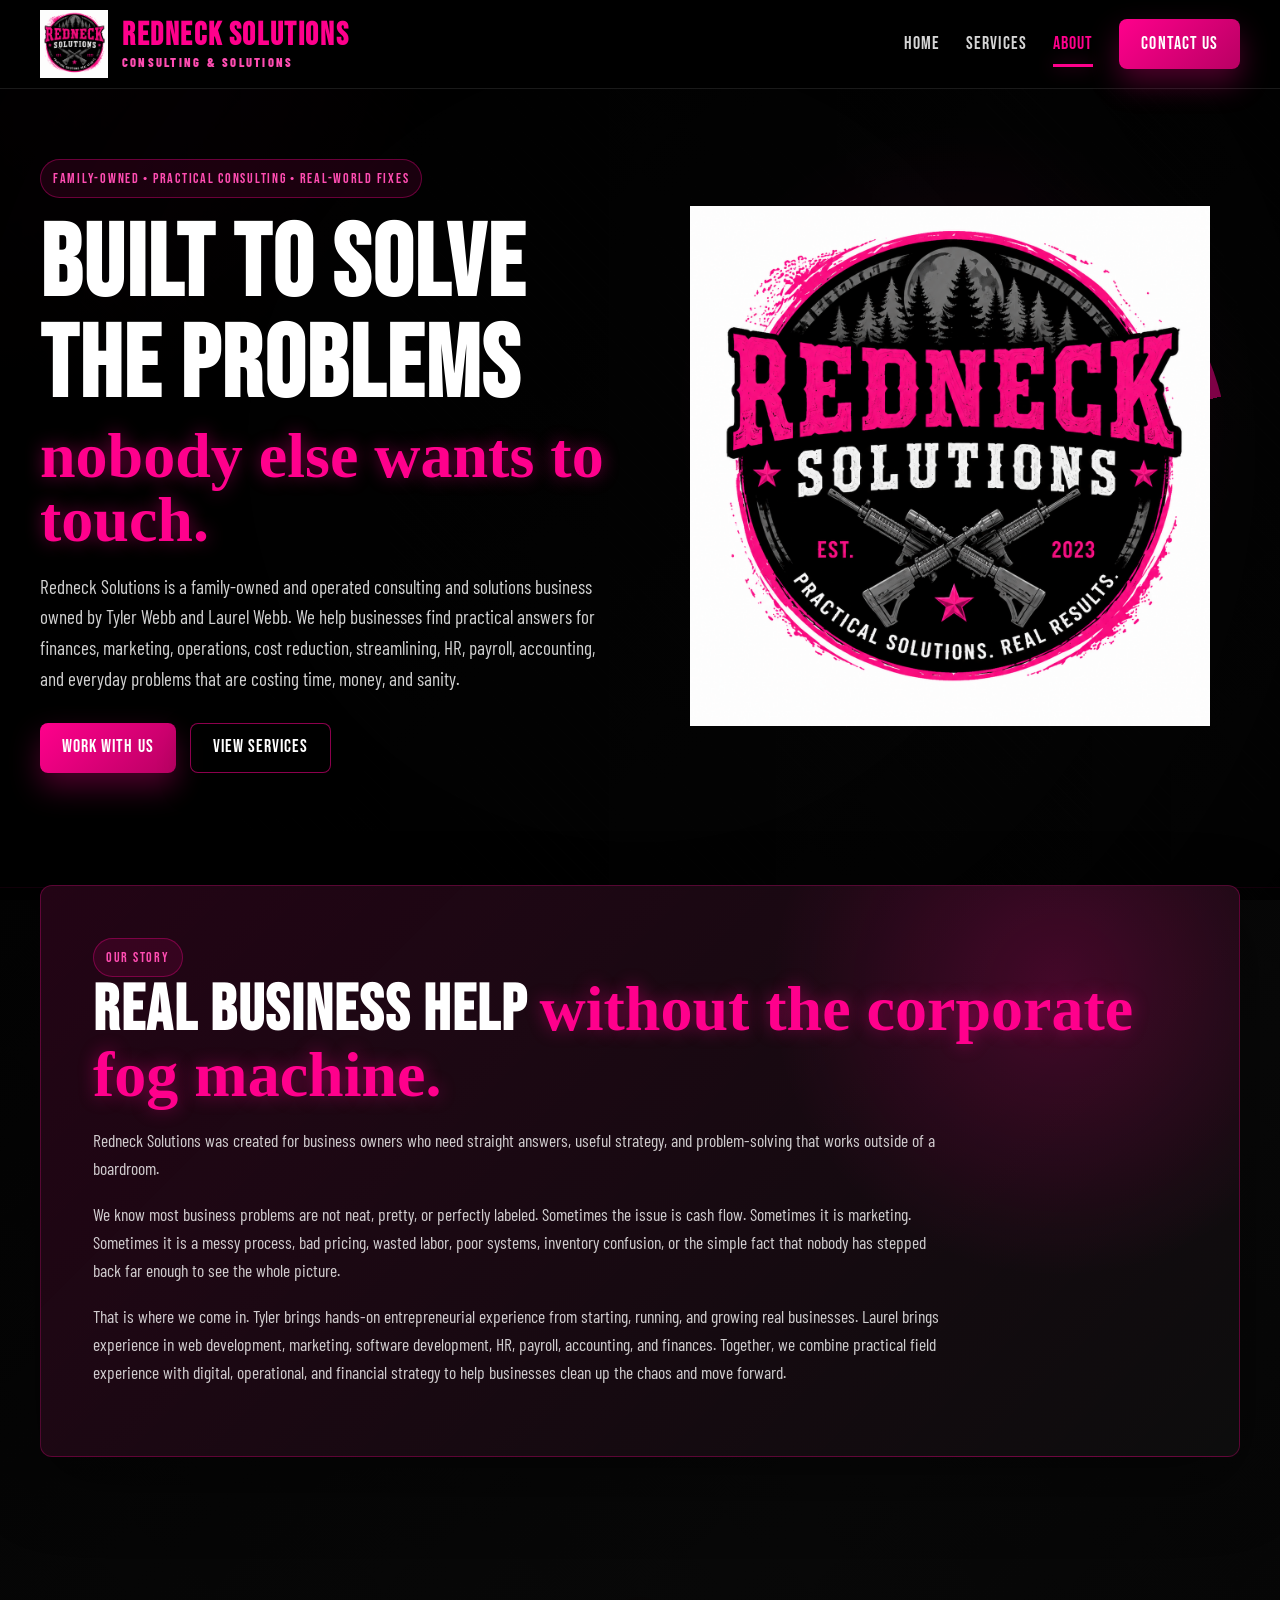
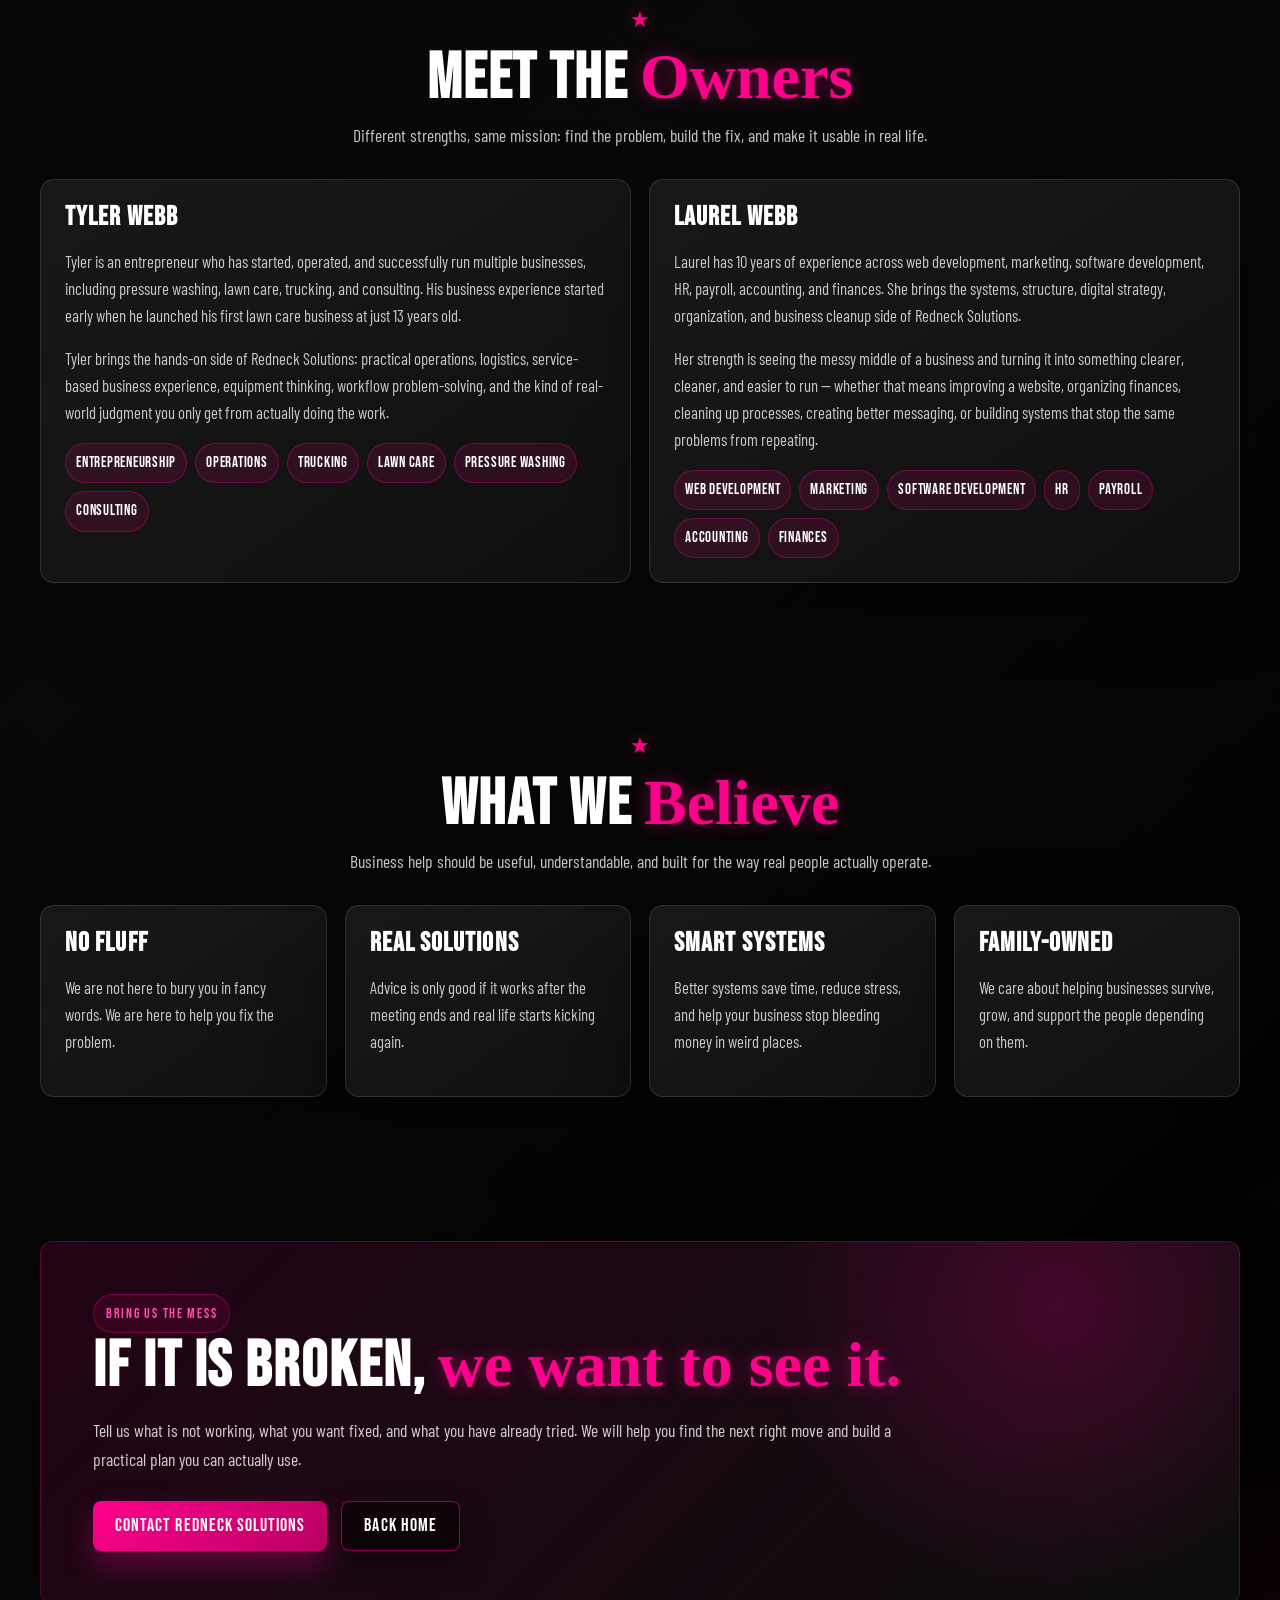
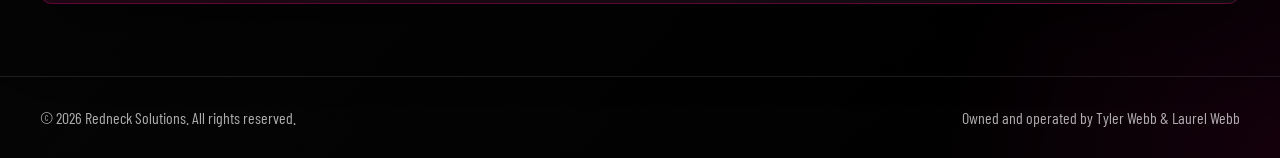
==== commit 133e7c24: "Update about.html" ====
--- a/about.html
+++ b/about.html
@@ -31,7 +31,7 @@
 
       <div class="nav-links" id="navLinks">
         <a href="index.html">Home</a>
-        <a href="index.html#services">Services</a>
+        <a href="services.html">Services</a>
         <a class="active" href="about.html">About</a>
         <a class="btn primary" href="contact.html">Contact Us</a>
       </div>
--- a/styles.css
+++ b/styles.css
@@ -1,28 +1,28 @@
+@import url('https://fonts.googleapis.com/css2?family=Bebas+Neue&family=Barlow+Condensed:wght@400;500;600;700;800&family=Permanent+Marker&display=swap');
+
 :root {
-  --black: #020202;
-  --black-2: #080808;
-  --black-3: #101010;
-  --charcoal: #242424;
-  --charcoal-2: #3a3a3a;
-  --gray: #8a8a8a;
-
-  /* brighter hot pink */
-  --pink: #ff007f;
-  --pink-2: #ff1493;
-  --pink-3: #ff4fb0;
-  --pink-dark: #b8005c;
+  --black: #000000;
+  --black-2: #050505;
+  --black-3: #0d0d0d;
+  --charcoal: #1b1b1b;
+  --charcoal-2: #2a2a2a;
+  --gray: #9a9a9a;
+
+  --pink: #ff008c;
+  --pink-2: #ff1499;
+  --pink-3: #ff4db2;
+  --pink-dark: #b90063;
 
   --white: #ffffff;
-  --soft-white: #f2f2f2;
-
-  --line: rgba(255, 255, 255, 0.16);
-  --pink-line: rgba(255, 0, 127, 0.55);
-
-  --shadow: 0 24px 80px rgba(0, 0, 0, 0.45);
-  --pink-glow: 0 0 24px rgba(255, 0, 127, 0.55);
-
-  --max: 1180px;
-  --radius: 22px;
+  --soft-white: #f3f3f3;
+
+  --line: rgba(255, 255, 255, 0.12);
+  --pink-line: rgba(255, 0, 140, 0.55);
+  --pink-glow: 0 0 18px rgba(255, 0, 140, 0.45);
+  --shadow: 0 24px 70px rgba(0, 0, 0, 0.45);
+
+  --max: 1200px;
+  --radius: 14px;
 }
 
 * {
@@ -36,12 +36,12 @@
 body {
   margin: 0;
   color: var(--white);
-  font-family: Arial, Helvetica, sans-serif;
+  font-family: "Barlow Condensed", Arial, sans-serif;
   line-height: 1.6;
   background:
-    radial-gradient(circle at 18% 12%, rgba(255, 0, 127, 0.18), transparent 28rem),
-    radial-gradient(circle at 88% 30%, rgba(255, 0, 127, 0.12), transparent 22rem),
-    linear-gradient(135deg, #000000 0%, #0b0b0b 50%, #030303 100%);
+    radial-gradient(circle at top left, rgba(255, 0, 140, 0.12), transparent 28rem),
+    radial-gradient(circle at bottom right, rgba(255, 0, 140, 0.08), transparent 22rem),
+    linear-gradient(135deg, #000000 0%, #080808 50%, #000000 100%);
   overflow-x: hidden;
 }
 
@@ -50,15 +50,16 @@
   position: fixed;
   inset: 0;
   pointer-events: none;
-  opacity: 0.17;
   background:
+    linear-gradient(rgba(255,255,255,0.02), rgba(255,255,255,0.02)),
     repeating-linear-gradient(
       45deg,
-      rgba(255, 255, 255, 0.035) 0,
-      rgba(255, 255, 255, 0.035) 1px,
+      rgba(255, 255, 255, 0.015) 0,
+      rgba(255, 255, 255, 0.015) 1px,
       transparent 1px,
-      transparent 11px
+      transparent 12px
     );
+  opacity: 0.4;
   z-index: -2;
 }
 
@@ -67,8 +68,7 @@
   position: fixed;
   inset: 0;
   pointer-events: none;
-  background:
-    radial-gradient(circle at center, transparent 0%, transparent 42%, rgba(0, 0, 0, 0.7) 100%);
+  background: radial-gradient(circle at center, transparent 0%, transparent 50%, rgba(0,0,0,0.7) 100%);
   z-index: -1;
 }
 
@@ -88,9 +88,9 @@
   position: sticky;
   top: 0;
   z-index: 99;
-  background: rgba(2, 2, 2, 0.9);
-  border-bottom: 1px solid var(--line);
-  backdrop-filter: blur(16px);
+  background: rgba(0, 0, 0, 0.92);
+  backdrop-filter: blur(12px);
+  border-bottom: 1px solid rgba(255,255,255,0.1);
 }
 
 .nav {
@@ -108,42 +108,46 @@
   align-items: center;
   gap: 14px;
   text-transform: uppercase;
-  font-weight: 1000;
-  letter-spacing: 0.05em;
+  font-weight: 800;
+  letter-spacing: 0.04em;
 }
 
 .brand img {
-  width: 70px;
-  height: 70px;
+  width: 68px;
+  height: 68px;
   object-fit: contain;
-  border-radius: 50%;
-  background: var(--white);
-  box-shadow: 0 0 0 2px rgba(255, 0, 127, 0.7), var(--pink-glow);
+  background: transparent;
+  border: 0;
+  border-radius: 0;
+  box-shadow: none;
 }
 
 .brand span {
   display: block;
-  line-height: 1.05;
-  font-size: 1.05rem;
+  line-height: 1;
+  font-family: "Bebas Neue", sans-serif;
+  font-size: 2rem;
+  color: var(--pink);
+  letter-spacing: 0.05em;
 }
 
 .brand small {
   display: block;
   margin-top: 4px;
-  color: var(--pink);
-  font-size: 0.66rem;
-  letter-spacing: 0.2em;
+  font-family: "Barlow Condensed", sans-serif;
+  font-size: 0.78rem;
+  letter-spacing: 0.18em;
+  color: var(--pink-3);
 }
 
 .nav-links {
   display: flex;
   align-items: center;
-  gap: 22px;
-  color: rgba(255, 255, 255, 0.78);
-  font-size: 0.9rem;
-  font-weight: 950;
-  text-transform: uppercase;
-  letter-spacing: 0.05em;
+  gap: 26px;
+  color: rgba(255, 255, 255, 0.84);
+  font-family: "Bebas Neue", sans-serif;
+  font-size: 1.15rem;
+  letter-spacing: 0.06em;
 }
 
 .nav-links a {
@@ -161,7 +165,7 @@
   position: absolute;
   left: 0;
   right: 0;
-  bottom: -9px;
+  bottom: -8px;
   height: 3px;
   background: var(--pink);
   box-shadow: var(--pink-glow);
@@ -169,86 +173,93 @@
 
 .mobile-toggle {
   display: none;
+  font-family: "Bebas Neue", sans-serif;
 }
 
 /* BUTTONS */
 
 .btn {
   display: inline-flex;
-  min-height: 48px;
   align-items: center;
   justify-content: center;
-  padding: 0 20px;
-  border-radius: 7px;
-  border: 1px solid var(--line);
+  min-height: 50px;
+  padding: 0 22px;
+  border-radius: 8px;
+  border: 1px solid rgba(255,255,255,0.12);
+  background: rgba(255,255,255,0.05);
   color: var(--white);
-  background: rgba(255, 255, 255, 0.06);
-  font-weight: 1000;
-  text-transform: uppercase;
-  letter-spacing: 0.05em;
-  box-shadow: 0 16px 34px rgba(0, 0, 0, 0.32);
+  font-family: "Bebas Neue", sans-serif;
+  font-size: 1.1rem;
+  letter-spacing: 0.06em;
   transition: 0.2s ease;
+  box-shadow: 0 12px 30px rgba(0,0,0,0.35);
 }
 
 .btn:hover {
   transform: translateY(-2px);
-  border-color: var(--pink-line);
-  box-shadow: var(--pink-glow);
 }
 
 .btn.primary {
   border: 0;
   background: linear-gradient(135deg, var(--pink), var(--pink-dark));
-  color: var(--white);
-  box-shadow: 0 16px 34px rgba(255, 0, 127, 0.28);
+  box-shadow: 0 14px 30px rgba(255, 0, 140, 0.3);
 }
 
 .btn.ghost {
-  border-color: rgba(255, 0, 127, 0.75);
-  background: rgba(0, 0, 0, 0.45);
-}
-
-/* LAYOUT */
+  border: 1px solid var(--pink-line);
+  background: rgba(0,0,0,0.5);
+}
+
+/* GENERAL SECTIONS */
 
 section,
-.hero {
+.hero,
+.page-hero,
+.contact-layout {
   width: min(var(--max), calc(100% - 32px));
   margin: 0 auto;
 }
 
 .hero {
   min-height: calc(100vh - 88px);
-  padding: 78px 0 72px;
+  padding: 70px 0;
   display: grid;
   grid-template-columns: 0.95fr 1.05fr;
   align-items: center;
-  gap: 46px;
+  gap: 42px;
   position: relative;
 }
 
-.hero::before {
+.page-hero {
+  padding: 70px 0 40px;
+  display: grid;
+  grid-template-columns: 1fr 1fr;
+  align-items: center;
+  gap: 38px;
+}
+
+.hero::before,
+.page-hero::before {
   content: "";
   position: absolute;
-  inset: 36px -30px 28px -30px;
-  border: 1px solid rgba(255, 0, 127, 0.28);
+  inset: 22px -10px 12px -10px;
+  border: 1px solid rgba(255, 0, 140, 0.22);
   background:
-    linear-gradient(90deg, rgba(0, 0, 0, 0.72), rgba(0, 0, 0, 0.18)),
-    radial-gradient(circle at 72% 48%, rgba(255, 0, 127, 0.22), transparent 19rem);
-  border-radius: 4px;
+    linear-gradient(90deg, rgba(0,0,0,0.78), rgba(0,0,0,0.2)),
+    radial-gradient(circle at 75% 45%, rgba(255,0,140,0.14), transparent 18rem);
   z-index: -1;
 }
 
 .eyebrow {
   display: inline-flex;
   align-items: center;
-  padding: 8px 12px;
-  border: 1px solid rgba(255, 0, 127, 0.45);
+  padding: 7px 12px;
   border-radius: 999px;
+  border: 1px solid rgba(255, 0, 140, 0.35);
+  background: rgba(255, 0, 140, 0.1);
   color: var(--pink-3);
-  background: rgba(255, 0, 127, 0.11);
-  font-size: 0.75rem;
-  font-weight: 1000;
-  text-transform: uppercase;
+  font-family: "Bebas Neue", sans-serif;
+  font-size: 0.9rem;
   letter-spacing: 0.12em;
 }
 
@@ -256,116 +267,93 @@
 h2,
 h3 {
   margin: 0;
-  line-height: 1.02;
+  line-height: 1;
 }
 
 h1 {
-  margin-top: 22px;
-  font-size: clamp(3rem, 7.6vw, 7rem);
-  font-weight: 1000;
-  letter-spacing: -0.075em;
+  margin-top: 18px;
+  font-family: "Bebas Neue", sans-serif;
+  font-size: clamp(3.2rem, 8vw, 6.3rem);
+  letter-spacing: 0.02em;
   text-transform: uppercase;
-  text-shadow: 0 4px 0 rgba(0, 0, 0, 0.45);
 }
 
 h1 span {
   display: block;
   color: var(--pink);
-  font-style: italic;
-  letter-spacing: -0.05em;
+  font-family: "Permanent Marker", cursive;
+  font-size: clamp(2rem, 5vw, 4rem);
+  text-transform: none;
+  letter-spacing: 0;
+  margin-top: 6px;
   text-shadow: var(--pink-glow);
 }
 
-.hero p {
+.lead,
+.hero p,
+.hero-copy p {
   max-width: 760px;
-  margin: 22px 0 0;
+  margin: 20px 0 0;
   color: rgba(255, 255, 255, 0.82);
-  font-size: clamp(1.08rem, 2vw, 1.27rem);
+  font-size: 1.2rem;
 }
 
 .hero-actions {
   display: flex;
   flex-wrap: wrap;
   gap: 14px;
-  margin-top: 32px;
-}
-
-/* HERO LOGO */
+  margin-top: 28px;
+}
+
+/* HERO LOGO / SPLATTER */
 
 .hero-logo-wrap {
   position: relative;
-  min-height: 520px;
+  min-height: 460px;
   display: grid;
   place-items: center;
 }
 
 .hero-logo-wrap img {
-  width: min(100%, 560px);
+  width: min(100%, 520px);
   position: relative;
   z-index: 2;
-  filter:
-    drop-shadow(0 34px 42px rgba(0, 0, 0, 0.58))
-    drop-shadow(0 0 22px rgba(255, 0, 127, 0.36));
+  background: transparent;
+  border: 0;
+  box-shadow:
+    drop-shadow(0 24px 38px rgba(0,0,0,0.58))
+    drop-shadow(0 0 18px rgba(255,0,140,0.28));
 }
 
 .splatter {
   position: absolute;
-  width: min(92vw, 610px);
+  width: min(92vw, 560px);
   aspect-ratio: 1 / 1;
   border-radius: 50%;
   background:
-    radial-gradient(circle at center, rgba(255, 0, 127, 0.4), transparent 42%),
+    radial-gradient(circle at center, rgba(255,0,140,0.25), transparent 42%),
     conic-gradient(
-      from 10deg,
-      transparent 0 8%,
-      rgba(255, 0, 127, 0.95) 8% 10%,
-      transparent 10% 19%,
-      rgba(255, 0, 127, 0.7) 19% 22%,
-      transparent 22% 39%,
-      rgba(255, 0, 127, 0.85) 39% 42%,
-      transparent 42% 60%,
-      rgba(255, 0, 127, 0.65) 60% 64%,
-      transparent 64% 100%
+      from 0deg,
+      transparent 0 7%,
+      rgba(255,0,140,0.85) 7% 9%,
+      transparent 9% 18%,
+      rgba(255,0,140,0.65) 18% 21%,
+      transparent 21% 36%,
+      rgba(255,0,140,0.75) 36% 39%,
+      transparent 39% 56%,
+      rgba(255,0,140,0.6) 56% 60%,
+      transparent 60% 100%
     );
-  filter: blur(0.2px);
-  opacity: 0.65;
-}
-
-.splatter::before,
-.splatter::after {
-  content: "";
-  position: absolute;
-  border-radius: 50%;
-  background: var(--pink);
-  box-shadow:
-    72px 20px 0 rgba(255, 0, 127, 0.95),
-    -84px 58px 0 rgba(255, 0, 127, 0.65),
-    126px -50px 0 rgba(255, 0, 127, 0.55),
-    -124px -34px 0 rgba(255, 0, 127, 0.75),
-    20px -124px 0 rgba(255, 0, 127, 0.55),
-    -18px 132px 0 rgba(255, 0, 127, 0.45);
-}
-
-.splatter::before {
-  width: 9px;
-  height: 9px;
-  top: 20%;
-  left: 15%;
-}
-
-.splatter::after {
-  width: 5px;
-  height: 5px;
-  bottom: 18%;
-  right: 20%;
-}
-
-/* SERVICES */
+  opacity: 0.75;
+  z-index: 1;
+}
+
+/* SECTION HEAD */
 
 .services-section,
 .feature-section,
 .process-section {
-  padding: 76px 0;
+  padding: 72px 0;
 }
 
 .section-head {
@@ -386,126 +374,163 @@
 
 .star-divider {
   display: inline-block;
-  margin-bottom: 10px;
+  margin-bottom: 8px;
+  font-size: 1.4rem;
   color: var(--pink);
-  font-size: 1.8rem;
   text-shadow: var(--pink-glow);
 }
 
-.section-head h2 {
-  font-size: clamp(2.2rem, 4.8vw, 4.6rem);
-  font-weight: 1000;
-  letter-spacing: -0.06em;
+.section-head h2,
+.feature-band h2,
+.contact-highlight h2 {
+  font-family: "Bebas Neue", sans-serif;
+  font-size: clamp(2.4rem, 5vw, 4.5rem);
+  letter-spacing: 0.03em;
   text-transform: uppercase;
 }
 
 .section-head h2 span,
-.feature-band h2 span {
+.feature-band h2 span,
+.contact-highlight h2 span {
   color: var(--pink);
-  font-style: italic;
+  font-family: "Permanent Marker", cursive;
+  text-transform: none;
+  letter-spacing: 0;
   text-shadow: var(--pink-glow);
 }
 
 .section-head p {
-  max-width: 620px;
+  max-width: 640px;
   margin: 0;
-  color: rgba(255, 255, 255, 0.74);
-  font-size: 1.02rem;
+  color: rgba(255,255,255,0.78);
+  font-size: 1.1rem;
 }
 
 .section-head.centered p {
   margin: 10px auto 0;
 }
 
+/* GRID CARDS */
+
 .grid-3 {
   display: grid;
   grid-template-columns: repeat(3, 1fr);
   gap: 18px;
 }
 
+.grid-2 {
+  display: grid;
+  grid-template-columns: repeat(2, 1fr);
+  gap: 18px;
+}
+
+.values-grid {
+  display: grid;
+  grid-template-columns: repeat(4, 1fr);
+  gap: 18px;
+}
+
+.service-card,
+.profile-card,
+.value-card,
+.contact-card,
+.card,
+.story-card {
+  border: 1px solid rgba(255,255,255,0.12);
+  background:
+    linear-gradient(145deg, rgba(255,255,255,0.06), rgba(255,255,255,0.02)),
+    #0a0a0a;
+  border-radius: var(--radius);
+  box-shadow: var(--shadow);
+}
+
+.service-card,
+.profile-card,
+.value-card,
+.contact-card,
+.card {
+  padding: 24px;
+}
+
+.story-card {
+  padding: clamp(24px, 5vw, 44px);
+}
+
 .service-card {
-  min-height: 265px;
-  padding: 26px;
-  border-radius: 14px;
-  border: 1px solid rgba(255, 255, 255, 0.14);
-  background:
-    linear-gradient(145deg, rgba(255, 255, 255, 0.08), rgba(255, 255, 255, 0.02)),
-    var(--black-3);
-  box-shadow: 0 16px 42px rgba(0, 0, 0, 0.32);
+  min-height: 255px;
   transition: 0.2s ease;
 }
 
 .service-card:hover {
   transform: translateY(-4px);
   border-color: var(--pink-line);
-  box-shadow: var(--pink-glow), 0 16px 42px rgba(0, 0, 0, 0.34);
+  box-shadow: var(--shadow), var(--pink-glow);
 }
 
 .icon {
-  width: 58px;
-  height: 58px;
+  width: 56px;
+  height: 56px;
   display: grid;
   place-items: center;
-  margin-bottom: 18px;
+  margin-bottom: 16px;
   border-radius: 50%;
+  background: rgba(255,0,140,0.1);
+  border: 1px solid rgba(255,0,140,0.45);
   color: var(--pink);
-  background: rgba(255, 0, 127, 0.12);
-  border: 1px solid rgba(255, 0, 127, 0.46);
   font-size: 1.8rem;
-  box-shadow: 0 0 18px rgba(255, 0, 127, 0.2);
-}
-
-.service-card h3 {
-  color: var(--white);
-  font-size: 1.12rem;
+}
+
+.service-card h3,
+.profile-card h3,
+.value-card h3,
+.contact-card h3,
+.process-card h3,
+.card h3 {
+  font-family: "Bebas Neue", sans-serif;
+  font-size: 1.7rem;
+  letter-spacing: 0.04em;
   text-transform: uppercase;
-  letter-spacing: -0.02em;
-}
-
-.service-card p {
-  margin-bottom: 0;
-  color: rgba(255, 255, 255, 0.72);
-  font-size: 0.96rem;
+  margin-bottom: 10px;
+}
+
+.service-card p,
+.profile-card p,
+.value-card p,
+.contact-card p,
+.story-card p,
+.card p,
+.card li,
+.profile-card li,
+.contact-card li,
+.process-card p {
+  color: rgba(255,255,255,0.76);
+  font-size: 1.05rem;
+}
+
+.card ul,
+.profile-card ul,
+.contact-card ul {
+  padding-left: 18px;
+  margin: 12px 0 0;
 }
 
 /* FEATURE BAND */
 
 .feature-band {
-  padding: clamp(32px, 6vw, 60px);
+  padding: clamp(30px, 5vw, 52px);
+  border: 1px solid rgba(255, 0, 140, 0.28);
   border-radius: 12px;
-  border: 1px solid rgba(255, 0, 127, 0.42);
   background:
-    radial-gradient(circle at 85% 20%, rgba(255, 0, 127, 0.3), transparent 18rem),
-    linear-gradient(135deg, rgba(255, 0, 127, 0.16), rgba(255, 255, 255, 0.035)),
+    radial-gradient(circle at 85% 18%, rgba(255, 0, 140, 0.2), transparent 18rem),
+    linear-gradient(135deg, rgba(255, 0, 140, 0.12), rgba(255,255,255,0.03)),
     #050505;
   box-shadow: var(--shadow);
-  position: relative;
-  overflow: hidden;
-}
-
-.feature-band::after {
-  content: "";
-  position: absolute;
-  right: -100px;
-  bottom: -130px;
-  width: 330px;
-  height: 330px;
-  border-radius: 50%;
-  border: 20px solid rgba(255, 0, 127, 0.16);
-}
-
-.feature-band h2 {
-  margin-top: 18px;
-  font-size: clamp(2.35rem, 5vw, 5.2rem);
-  font-weight: 1000;
-  letter-spacing: -0.07em;
-  text-transform: uppercase;
 }
 
 .feature-band p {
+  color: rgba(255,255,255,0.8);
   max-width: 850px;
-  color: rgba(255, 255, 255, 0.78);
-  font-size: 1.08rem;
+  font-size: 1.1rem;
 }
 
 /* PROCESS */
@@ -520,42 +545,83 @@
   grid-template-columns: auto 1fr;
   gap: 18px;
   padding: 24px;
-  border-radius: 14px;
-  border: 1px solid rgba(255, 255, 255, 0.14);
+  border-radius: var(--radius);
+  border: 1px solid rgba(255,255,255,0.12);
   background:
-    linear-gradient(145deg, rgba(255, 255, 255, 0.08), rgba(255, 255, 255, 0.02)),
-    var(--black-3);
+    linear-gradient(145deg, rgba(255,255,255,0.06), rgba(255,255,255,0.02)),
+    #0a0a0a;
+  box-shadow: var(--shadow);
 }
 
 .step {
-  width: 54px;
-  height: 54px;
+  width: 56px;
+  height: 56px;
   display: grid;
   place-items: center;
   border-radius: 50%;
+  background: linear-gradient(135deg, var(--pink), var(--pink-dark));
   color: var(--white);
-  background: linear-gradient(135deg, var(--pink), var(--pink-dark));
-  font-weight: 1000;
+  font-family: "Bebas Neue", sans-serif;
+  font-size: 1.2rem;
+  letter-spacing: 0.06em;
   box-shadow: var(--pink-glow);
 }
 
-.process-card h3 {
-  margin-bottom: 8px;
-  font-size: 1.26rem;
-  text-transform: uppercase;
-}
-
-.process-card p {
-  margin: 0;
-  color: rgba(255, 255, 255, 0.72);
+/* TAGS */
+
+.tag-row {
+  display: flex;
+  flex-wrap: wrap;
+  gap: 8px;
+  margin-top: 16px;
+}
+
+.tag {
+  padding: 7px 10px;
+  border-radius: 999px;
+  background: rgba(255,0,140,0.12);
+  border: 1px solid rgba(255,0,140,0.3);
+  color: var(--white);
+  font-family: "Bebas Neue", sans-serif;
+  font-size: 0.95rem;
+  letter-spacing: 0.05em;
+}
+
+/* CONTACT */
+
+.contact-layout {
+  padding: 70px 0;
+  display: grid;
+  grid-template-columns: 0.95fr 1.05fr;
+  gap: 18px;
+  align-items: start;
+}
+
+.contact-highlight {
+  border-radius: var(--radius);
+  padding: clamp(26px, 5vw, 44px);
+  background: var(--white);
+  color: var(--black);
+  box-shadow: var(--shadow);
+}
+
+.contact-highlight p {
+  color: rgba(0,0,0,0.72);
+  font-size: 1.08rem;
+}
+
+.contact-highlight .email {
+  color: var(--pink-dark);
+  font-weight: 700;
+  word-break: break-word;
 }
 
 /* FOOTER */
 
 .footer {
   padding: 28px 0;
-  border-top: 1px solid var(--line);
-  color: rgba(255, 255, 255, 0.65);
+  border-top: 1px solid rgba(255,255,255,0.1);
+  color: rgba(255,255,255,0.68);
 }
 
 .footer-inner {
@@ -565,133 +631,7 @@
   justify-content: space-between;
   flex-wrap: wrap;
   gap: 14px;
-  font-size: 0.92rem;
-}
-
-/* ABOUT / CONTACT COMPATIBILITY */
-
-.page-hero,
-.contact-layout,
-.grid-2,
-.values-grid {
-  width: min(var(--max), calc(100% - 32px));
-  margin: 0 auto;
-}
-
-.page-hero {
-  padding: 78px 0 42px;
-  display: grid;
-  grid-template-columns: 1.1fr 0.9fr;
-  align-items: center;
-  gap: 38px;
-}
-
-.grid-2 {
-  display: grid;
-  grid-template-columns: repeat(2, 1fr);
-  gap: 18px;
-}
-
-.values-grid {
-  display: grid;
-  grid-template-columns: repeat(4, 1fr);
-  gap: 16px;
-}
-
-.card,
-.profile-card,
-.value-card,
-.story-card,
-.contact-card {
-  border: 1px solid rgba(255, 255, 255, 0.14);
-  background:
-    linear-gradient(145deg, rgba(255, 255, 255, 0.08), rgba(255, 255, 255, 0.02)),
-    var(--black-3);
-  border-radius: 14px;
-  box-shadow: 0 16px 42px rgba(0, 0, 0, 0.32);
-}
-
-.card,
-.profile-card,
-.value-card,
-.contact-card {
-  padding: 24px;
-}
-
-.story-card {
-  padding: clamp(26px, 5vw, 46px);
-}
-
-.card h3,
-.profile-card h3,
-.value-card h3,
-.contact-card h3 {
-  color: var(--white);
-  font-size: 1.34rem;
-  margin-bottom: 10px;
-  text-transform: uppercase;
-}
-
-.card p,
-.card li,
-.profile-card p,
-.profile-card li,
-.value-card p,
-.story-card p,
-.contact-card p,
-.contact-card li {
-  color: rgba(255, 255, 255, 0.72);
-}
-
-.tag-row {
-  display: flex;
-  flex-wrap: wrap;
-  gap: 8px;
-  margin-top: 18px;
-}
-
-.tag {
-  padding: 7px 10px;
-  border-radius: 999px;
-  background: rgba(255, 0, 127, 0.13);
-  border: 1px solid rgba(255, 0, 127, 0.3);
-  color: var(--white);
-  font-size: 0.82rem;
-  font-weight: 850;
-}
-
-.contact-layout {
-  padding: 70px 0;
-  display: grid;
-  grid-template-columns: 0.95fr 1.05fr;
-  gap: 18px;
-  align-items: start;
-}
-
-.contact-highlight {
-  border-radius: 14px;
-  padding: clamp(28px, 5vw, 46px);
-  background: var(--white);
-  color: var(--black);
-  box-shadow: var(--shadow);
-}
-
-.contact-highlight h2 {
-  color: var(--black);
-  font-size: clamp(2rem, 4vw, 3.6rem);
-  letter-spacing: -0.055em;
-  text-transform: uppercase;
-}
-
-.contact-highlight p {
-  color: rgba(5, 5, 5, 0.72);
-}
-
-.contact-highlight .email {
-  display: inline-block;
-  color: var(--pink-dark);
-  font-weight: 1000;
-  word-break: break-word;
+  font-size: 1rem;
 }
 
 /* RESPONSIVE */
@@ -699,8 +639,8 @@
 @media (max-width: 960px) {
   .hero,
   .page-hero,
-  .grid-2,
-  .contact-layout {
+  .contact-layout,
+  .grid-2 {
     grid-template-columns: 1fr;
   }
 
@@ -710,8 +650,8 @@
   }
 
   .section-head {
+    flex-direction: column;
     align-items: start;
-    flex-direction: column;
   }
 
   .nav-links {
@@ -723,9 +663,9 @@
     padding: 16px;
     flex-direction: column;
     align-items: stretch;
-    border-radius: 14px;
-    background: rgba(2, 2, 2, 0.98);
-    border: 1px solid var(--pink-line);
+    background: rgba(0,0,0,0.98);
+    border: 1px solid rgba(255,0,140,0.28);
+    border-radius: 12px;
     box-shadow: var(--shadow);
   }
 
@@ -737,11 +677,9 @@
     display: inline-flex;
     padding: 10px 12px;
     border-radius: 8px;
+    border: 1px solid rgba(255,0,140,0.38);
+    background: rgba(255,0,140,0.12);
     color: var(--white);
-    background: rgba(255, 0, 127, 0.14);
-    border: 1px solid rgba(255, 0, 127, 0.48);
-    font-weight: 1000;
-    text-transform: uppercase;
   }
 
   .hero {
@@ -749,7 +687,7 @@
   }
 
   .hero-logo-wrap {
-    min-height: 370px;
+    min-height: 320px;
   }
 }
 
@@ -764,17 +702,20 @@
   }
 
   h1 {
-    font-size: clamp(2.7rem, 15vw, 4.5rem);
+    font-size: clamp(2.8rem, 15vw, 4.4rem);
+  }
+
+  h1 span {
+    font-size: clamp(1.8rem, 10vw, 3rem);
   }
 
   .hero,
+  .page-hero,
   .services-section,
   .feature-section,
-  .process-section {
-    padding: 54px 0;
-  }
-
-  .hero-logo-wrap {
-    min-height: 300px;
-  }
-}
+  .process-section,
+  .contact-layout {
+    padding-top: 54px;
+    padding-bottom: 54px;
+  }
+}
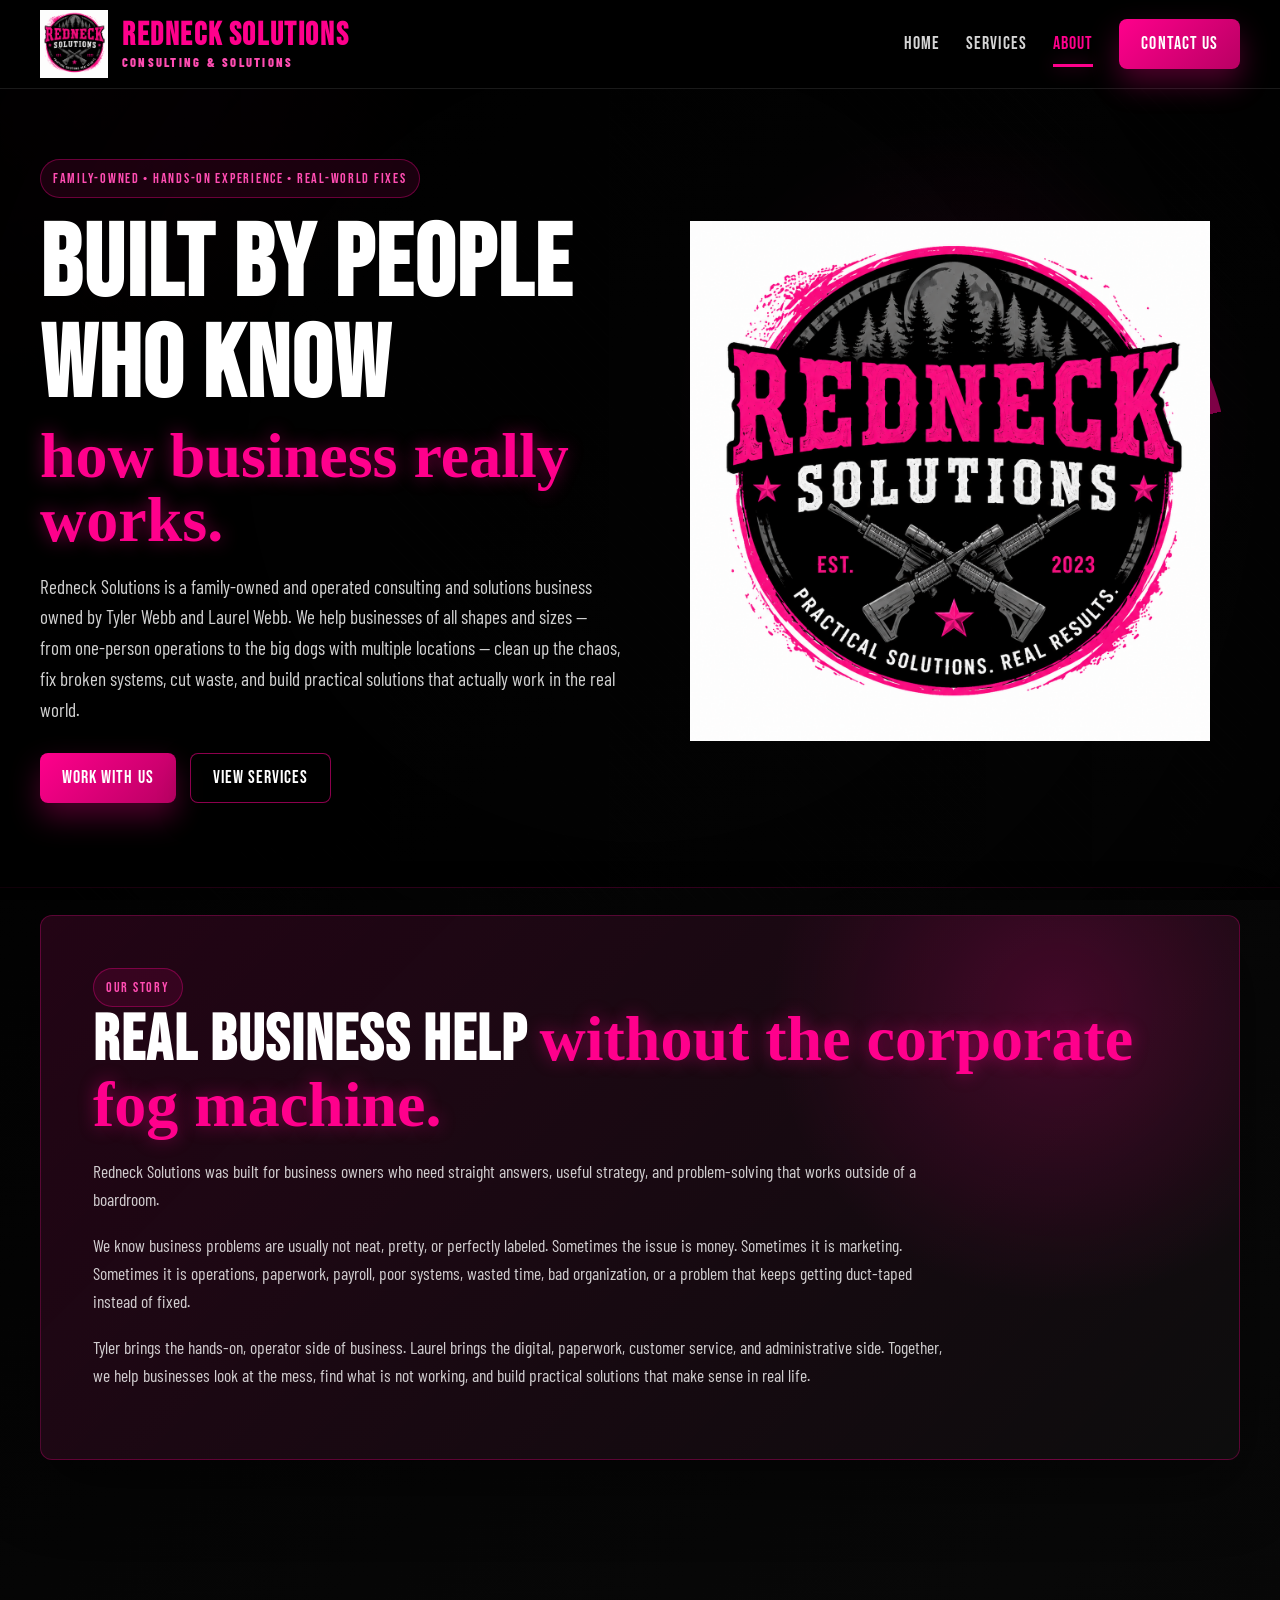
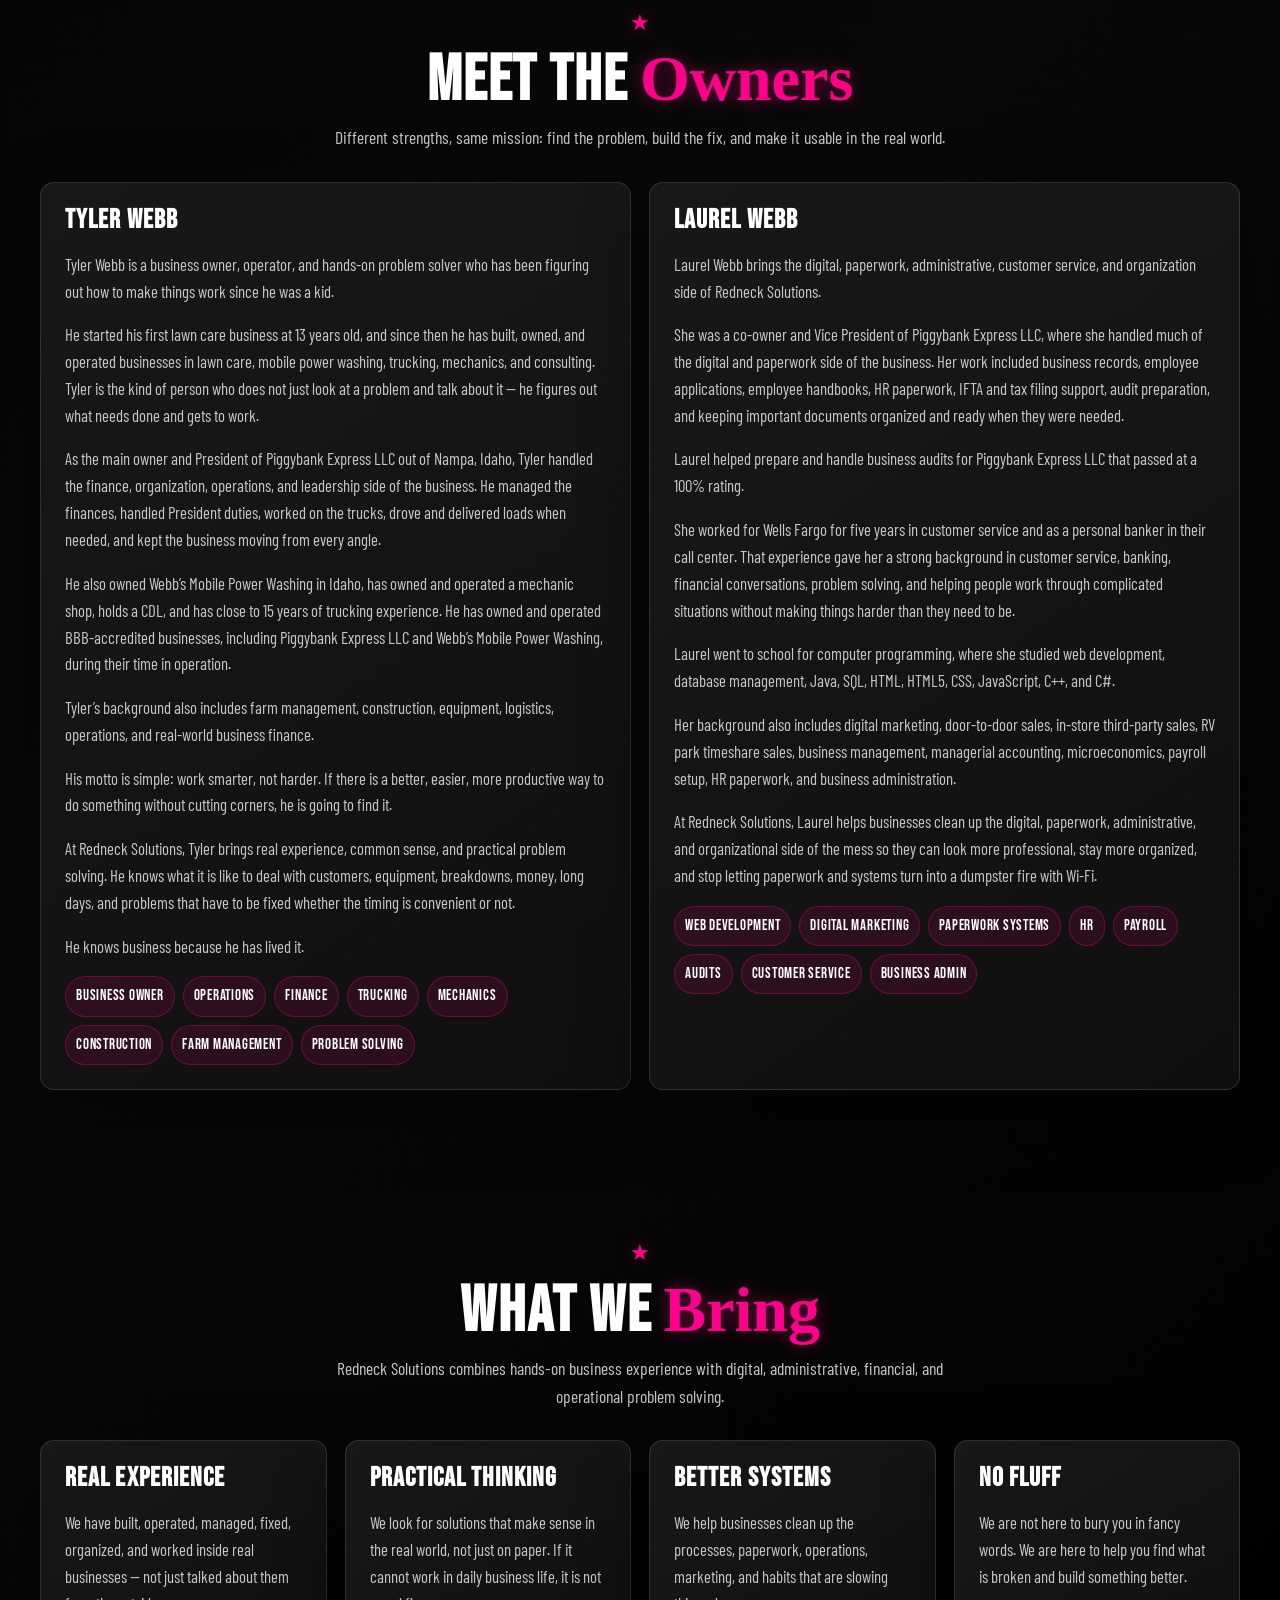
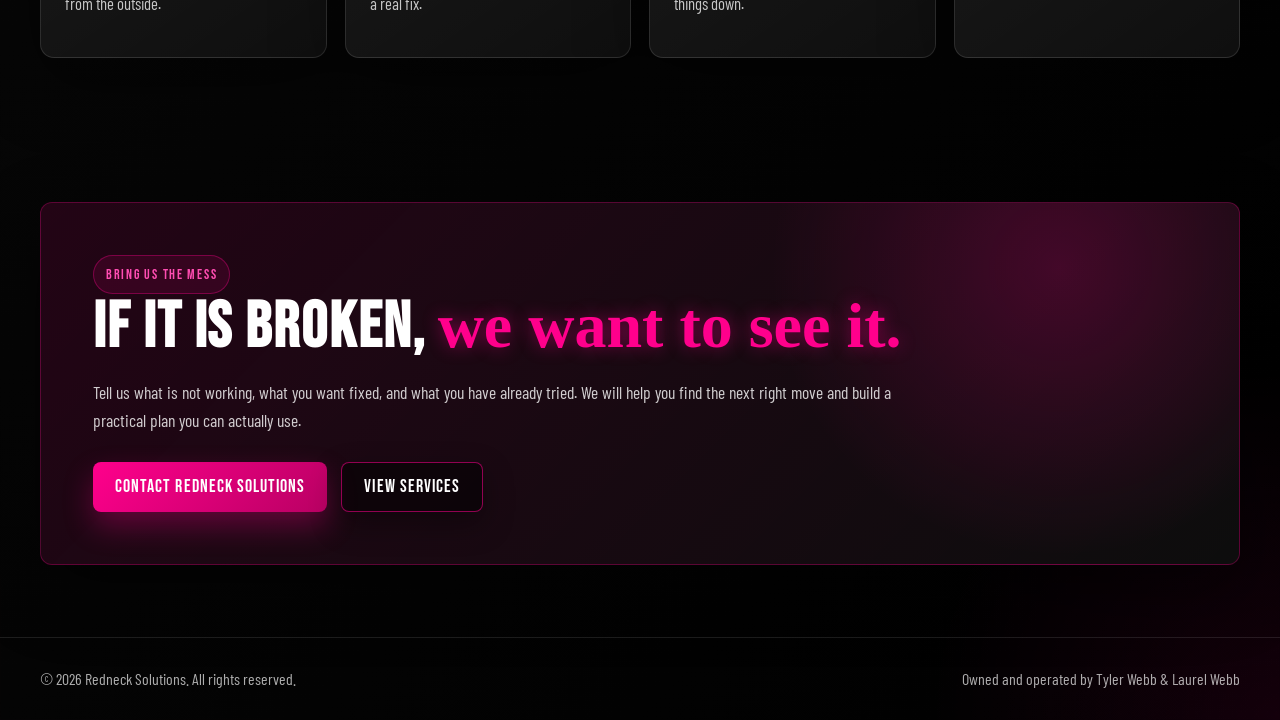
==== commit a1ffa5f3: "Update about.html" ====
--- a/about.html
+++ b/about.html
@@ -9,8 +9,18 @@
     content="Learn about Redneck Solutions, a family-owned consulting and solutions business owned by Tyler Webb and Laurel Webb."
   />
 
+  <meta property="og:title" content="About Redneck Solutions" />
+  <meta
+    property="og:description"
+    content="Redneck Solutions is a family-owned consulting and solutions business owned by Tyler Webb and Laurel Webb, built on real-world business experience and practical problem solving."
+  />
+  <meta property="og:image" content="https://rednecksolutions.github.io/Redneck-Solutions/images/rs-logo.png" />
+  <meta property="og:url" content="https://rednecksolutions.github.io/Redneck-Solutions/about.html" />
+  <meta property="og:type" content="website" />
+
   <title>About Redneck Solutions | Tyler Webb & Laurel Webb</title>
 
+  <link rel="icon" type="image/png" href="images/rs-logo.png" />
   <link rel="stylesheet" href="styles.css" />
 </head>
 
@@ -41,24 +51,24 @@
   <main>
     <section class="page-hero">
       <div class="hero-copy">
-        <span class="eyebrow">Family-owned • practical consulting • real-world fixes</span>
+        <span class="eyebrow">Family-owned • hands-on experience • real-world fixes</span>
 
         <h1>
-          Built to solve the problems
-          <span>nobody else wants to touch.</span>
+          Built by people who know
+          <span>how business really works.</span>
         </h1>
 
         <p class="lead">
-          Redneck Solutions is a family-owned and operated consulting and solutions
-          business owned by Tyler Webb and Laurel Webb. We help businesses find practical
-          answers for finances, marketing, operations, cost reduction, streamlining,
-          HR, payroll, accounting, and everyday problems that are costing time, money,
-          and sanity.
+          Redneck Solutions is a family-owned and operated consulting and solutions business
+          owned by Tyler Webb and Laurel Webb. We help businesses of all shapes and sizes —
+          from one-person operations to the big dogs with multiple locations — clean up the
+          chaos, fix broken systems, cut waste, and build practical solutions that actually
+          work in the real world.
         </p>
 
         <div class="hero-actions">
           <a class="btn primary" href="contact.html">Work With Us</a>
-          <a class="btn ghost" href="index.html#services">View Services</a>
+          <a class="btn ghost" href="services.html">View Services</a>
         </div>
       </div>
 
@@ -78,23 +88,22 @@
         </h2>
 
         <p>
-          Redneck Solutions was created for business owners who need straight answers,
+          Redneck Solutions was built for business owners who need straight answers,
           useful strategy, and problem-solving that works outside of a boardroom.
         </p>
 
         <p>
-          We know most business problems are not neat, pretty, or perfectly labeled.
-          Sometimes the issue is cash flow. Sometimes it is marketing. Sometimes it is
-          a messy process, bad pricing, wasted labor, poor systems, inventory confusion,
-          or the simple fact that nobody has stepped back far enough to see the whole picture.
-        </p>
-
-        <p>
-          That is where we come in. Tyler brings hands-on entrepreneurial experience from
-          starting, running, and growing real businesses. Laurel brings experience in web
-          development, marketing, software development, HR, payroll, accounting, and finances.
-          Together, we combine practical field experience with digital, operational, and
-          financial strategy to help businesses clean up the chaos and move forward.
+          We know business problems are usually not neat, pretty, or perfectly labeled.
+          Sometimes the issue is money. Sometimes it is marketing. Sometimes it is
+          operations, paperwork, payroll, poor systems, wasted time, bad organization,
+          or a problem that keeps getting duct-taped instead of fixed.
+        </p>
+
+        <p>
+          Tyler brings the hands-on, operator side of business. Laurel brings the digital,
+          paperwork, customer service, and administrative side. Together, we help businesses
+          look at the mess, find what is not working, and build practical solutions that
+          make sense in real life.
         </p>
       </div>
     </section>
@@ -105,7 +114,7 @@
         <h2>Meet The <span>Owners</span></h2>
         <p>
           Different strengths, same mission: find the problem, build the fix,
-          and make it usable in real life.
+          and make it usable in the real world.
         </p>
       </div>
 
@@ -114,26 +123,62 @@
           <h3>Tyler Webb</h3>
 
           <p>
-            Tyler is an entrepreneur who has started, operated, and successfully run
-            multiple businesses, including pressure washing, lawn care, trucking, and
-            consulting. His business experience started early when he launched his first
-            lawn care business at just 13 years old.
-          </p>
-
-          <p>
-            Tyler brings the hands-on side of Redneck Solutions: practical operations,
-            logistics, service-based business experience, equipment thinking, workflow
-            problem-solving, and the kind of real-world judgment you only get from
-            actually doing the work.
+            Tyler Webb is a business owner, operator, and hands-on problem solver who has
+            been figuring out how to make things work since he was a kid.
+          </p>
+
+          <p>
+            He started his first lawn care business at 13 years old, and since then he has
+            built, owned, and operated businesses in lawn care, mobile power washing,
+            trucking, mechanics, and consulting. Tyler is the kind of person who does not
+            just look at a problem and talk about it — he figures out what needs done and
+            gets to work.
+          </p>
+
+          <p>
+            As the main owner and President of Piggybank Express LLC out of Nampa, Idaho,
+            Tyler handled the finance, organization, operations, and leadership side of the
+            business. He managed the finances, handled President duties, worked on the trucks,
+            drove and delivered loads when needed, and kept the business moving from every angle.
+          </p>
+
+          <p>
+            He also owned Webb’s Mobile Power Washing in Idaho, has owned and operated a
+            mechanic shop, holds a CDL, and has close to 15 years of trucking experience.
+            He has owned and operated BBB-accredited businesses, including Piggybank Express LLC
+            and Webb’s Mobile Power Washing, during their time in operation.
+          </p>
+
+          <p>
+            Tyler’s background also includes farm management, construction, equipment,
+            logistics, operations, and real-world business finance.
+          </p>
+
+          <p>
+            His motto is simple: work smarter, not harder. If there is a better, easier,
+            more productive way to do something without cutting corners, he is going to find it.
+          </p>
+
+          <p>
+            At Redneck Solutions, Tyler brings real experience, common sense, and practical
+            problem solving. He knows what it is like to deal with customers, equipment,
+            breakdowns, money, long days, and problems that have to be fixed whether the
+            timing is convenient or not.
+          </p>
+
+          <p>
+            He knows business because he has lived it.
           </p>
 
           <div class="tag-row">
-            <span class="tag">Entrepreneurship</span>
+            <span class="tag">Business Owner</span>
             <span class="tag">Operations</span>
+            <span class="tag">Finance</span>
             <span class="tag">Trucking</span>
-            <span class="tag">Lawn Care</span>
-            <span class="tag">Pressure Washing</span>
-            <span class="tag">Consulting</span>
+            <span class="tag">Mechanics</span>
+            <span class="tag">Construction</span>
+            <span class="tag">Farm Management</span>
+            <span class="tag">Problem Solving</span>
           </div>
         </article>
 
@@ -141,27 +186,57 @@
           <h3>Laurel Webb</h3>
 
           <p>
-            Laurel has 10 years of experience across web development, marketing,
-            software development, HR, payroll, accounting, and finances. She brings
-            the systems, structure, digital strategy, organization, and business cleanup
-            side of Redneck Solutions.
-          </p>
-
-          <p>
-            Her strength is seeing the messy middle of a business and turning it into
-            something clearer, cleaner, and easier to run — whether that means improving
-            a website, organizing finances, cleaning up processes, creating better
-            messaging, or building systems that stop the same problems from repeating.
+            Laurel Webb brings the digital, paperwork, administrative, customer service,
+            and organization side of Redneck Solutions.
+          </p>
+
+          <p>
+            She was a co-owner and Vice President of Piggybank Express LLC, where she handled
+            much of the digital and paperwork side of the business. Her work included business
+            records, employee applications, employee handbooks, HR paperwork, IFTA and tax filing
+            support, audit preparation, and keeping important documents organized and ready when
+            they were needed.
+          </p>
+
+          <p>
+            Laurel helped prepare and handle business audits for Piggybank Express LLC that
+            passed at a 100% rating.
+          </p>
+
+          <p>
+            She worked for Wells Fargo for five years in customer service and as a personal
+            banker in their call center. That experience gave her a strong background in customer
+            service, banking, financial conversations, problem solving, and helping people work
+            through complicated situations without making things harder than they need to be.
+          </p>
+
+          <p>
+            Laurel went to school for computer programming, where she studied web development,
+            database management, Java, SQL, HTML, HTML5, CSS, JavaScript, C++, and C#.
+          </p>
+
+          <p>
+            Her background also includes digital marketing, door-to-door sales, in-store
+            third-party sales, RV park timeshare sales, business management, managerial
+            accounting, microeconomics, payroll setup, HR paperwork, and business administration.
+          </p>
+
+          <p>
+            At Redneck Solutions, Laurel helps businesses clean up the digital, paperwork,
+            administrative, and organizational side of the mess so they can look more professional,
+            stay more organized, and stop letting paperwork and systems turn into a dumpster fire
+            with Wi-Fi.
           </p>
 
           <div class="tag-row">
             <span class="tag">Web Development</span>
-            <span class="tag">Marketing</span>
-            <span class="tag">Software Development</span>
+            <span class="tag">Digital Marketing</span>
+            <span class="tag">Paperwork Systems</span>
             <span class="tag">HR</span>
             <span class="tag">Payroll</span>
-            <span class="tag">Accounting</span>
-            <span class="tag">Finances</span>
+            <span class="tag">Audits</span>
+            <span class="tag">Customer Service</span>
+            <span class="tag">Business Admin</span>
           </div>
         </article>
       </div>
@@ -170,43 +245,43 @@
     <section class="process-section">
       <div class="section-head centered">
         <span class="star-divider">★</span>
-        <h2>What We <span>Believe</span></h2>
-        <p>
-          Business help should be useful, understandable, and built for the way real
-          people actually operate.
+        <h2>What We <span>Bring</span></h2>
+        <p>
+          Redneck Solutions combines hands-on business experience with digital,
+          administrative, financial, and operational problem solving.
         </p>
       </div>
 
       <div class="values-grid">
         <article class="value-card">
+          <h3>Real Experience</h3>
+          <p>
+            We have built, operated, managed, fixed, organized, and worked inside real
+            businesses — not just talked about them from the outside.
+          </p>
+        </article>
+
+        <article class="value-card">
+          <h3>Practical Thinking</h3>
+          <p>
+            We look for solutions that make sense in the real world, not just on paper.
+            If it cannot work in daily business life, it is not a real fix.
+          </p>
+        </article>
+
+        <article class="value-card">
+          <h3>Better Systems</h3>
+          <p>
+            We help businesses clean up the processes, paperwork, operations, marketing,
+            and habits that are slowing things down.
+          </p>
+        </article>
+
+        <article class="value-card">
           <h3>No Fluff</h3>
           <p>
-            We are not here to bury you in fancy words. We are here to help you fix
-            the problem.
-          </p>
-        </article>
-
-        <article class="value-card">
-          <h3>Real Solutions</h3>
-          <p>
-            Advice is only good if it works after the meeting ends and real life starts
-            kicking again.
-          </p>
-        </article>
-
-        <article class="value-card">
-          <h3>Smart Systems</h3>
-          <p>
-            Better systems save time, reduce stress, and help your business stop bleeding
-            money in weird places.
-          </p>
-        </article>
-
-        <article class="value-card">
-          <h3>Family-Owned</h3>
-          <p>
-            We care about helping businesses survive, grow, and support the people
-            depending on them.
+            We are not here to bury you in fancy words. We are here to help you find
+            what is broken and build something better.
           </p>
         </article>
       </div>
@@ -222,14 +297,13 @@
         </h2>
 
         <p>
-          Tell us what is not working, what you want fixed, and what you have already
-          tried. We will help you find the next right move and build a practical plan
-          you can actually use.
+          Tell us what is not working, what you want fixed, and what you have already tried.
+          We will help you find the next right move and build a practical plan you can actually use.
         </p>
 
         <div class="hero-actions">
           <a class="btn primary" href="contact.html">Contact Redneck Solutions</a>
-          <a class="btn ghost" href="index.html">Back Home</a>
+          <a class="btn ghost" href="services.html">View Services</a>
         </div>
       </div>
     </section>
@@ -244,4 +318,4 @@
 
   <script src="script.js"></script>
 </body>
-</html>
+</html>
--- a/styles.css
+++ b/styles.css
@@ -719,3 +719,4 @@
     padding-bottom: 54px;
   }
 }
+
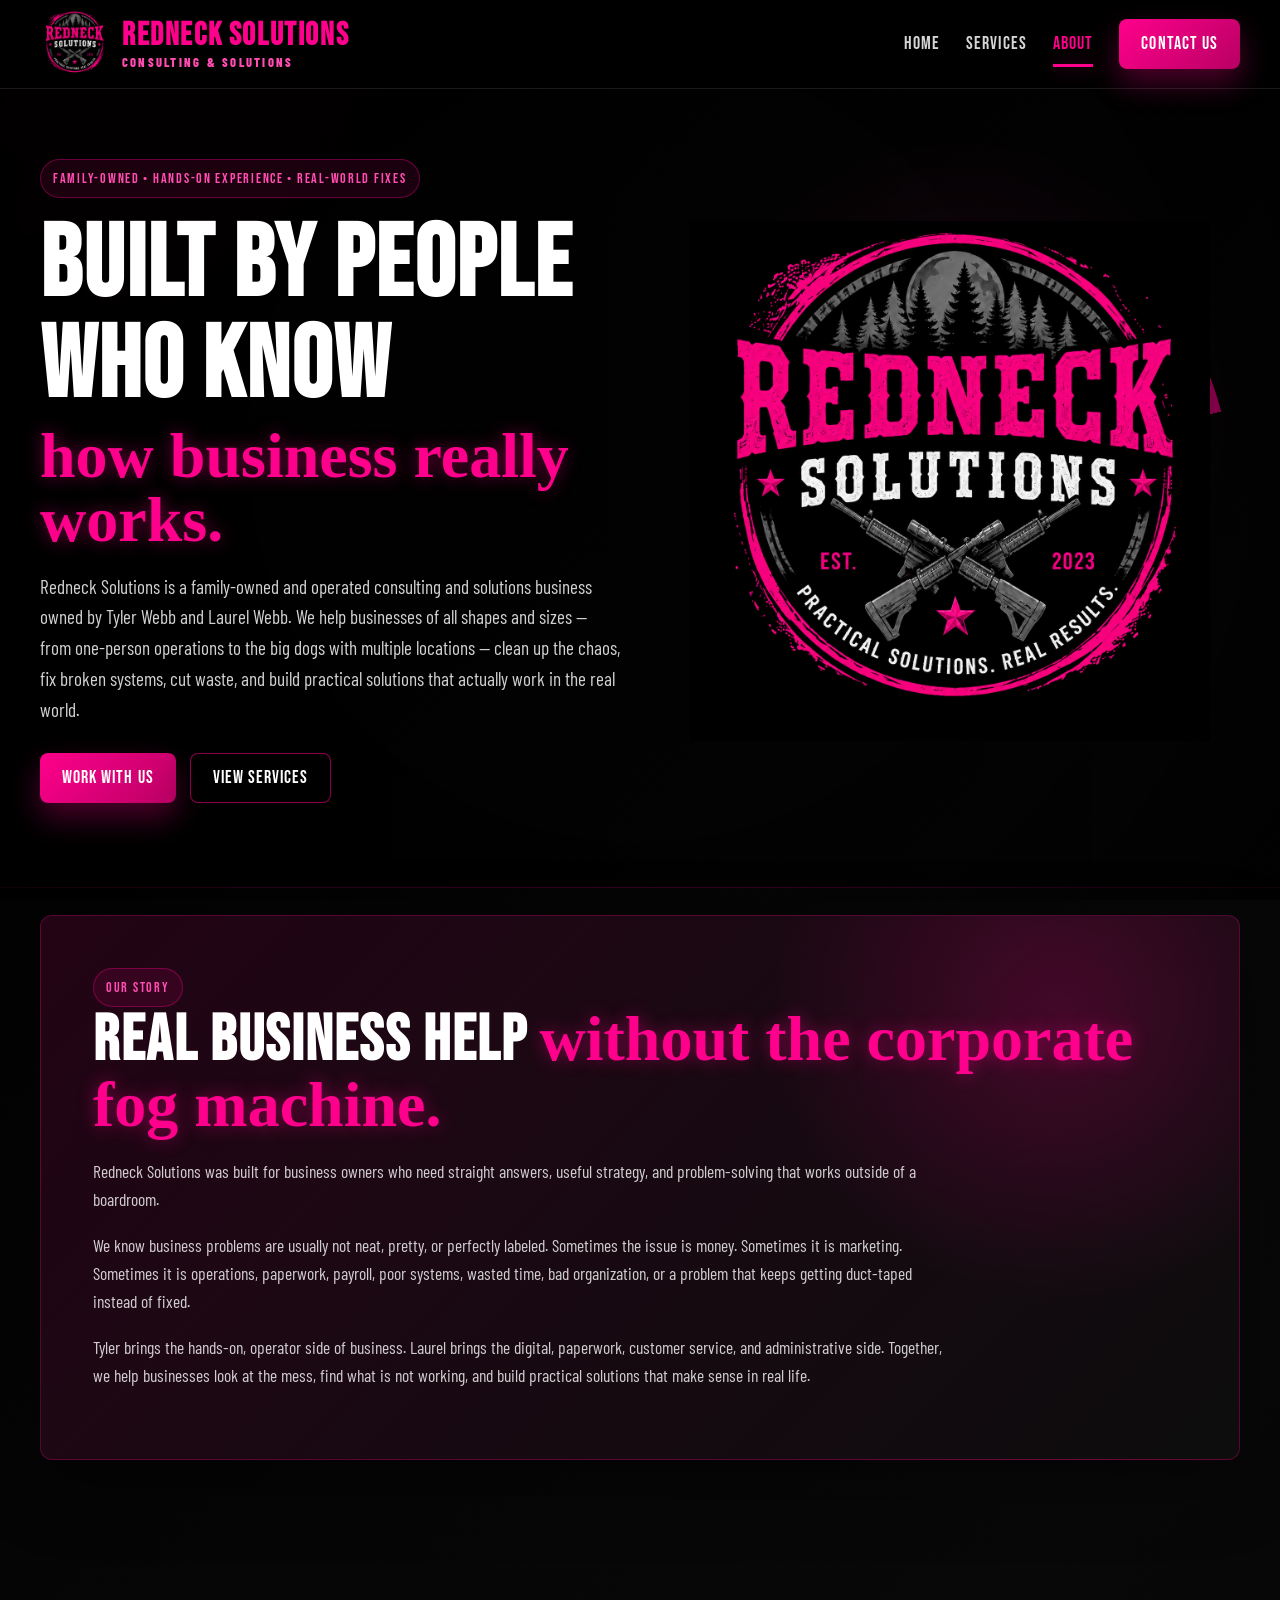
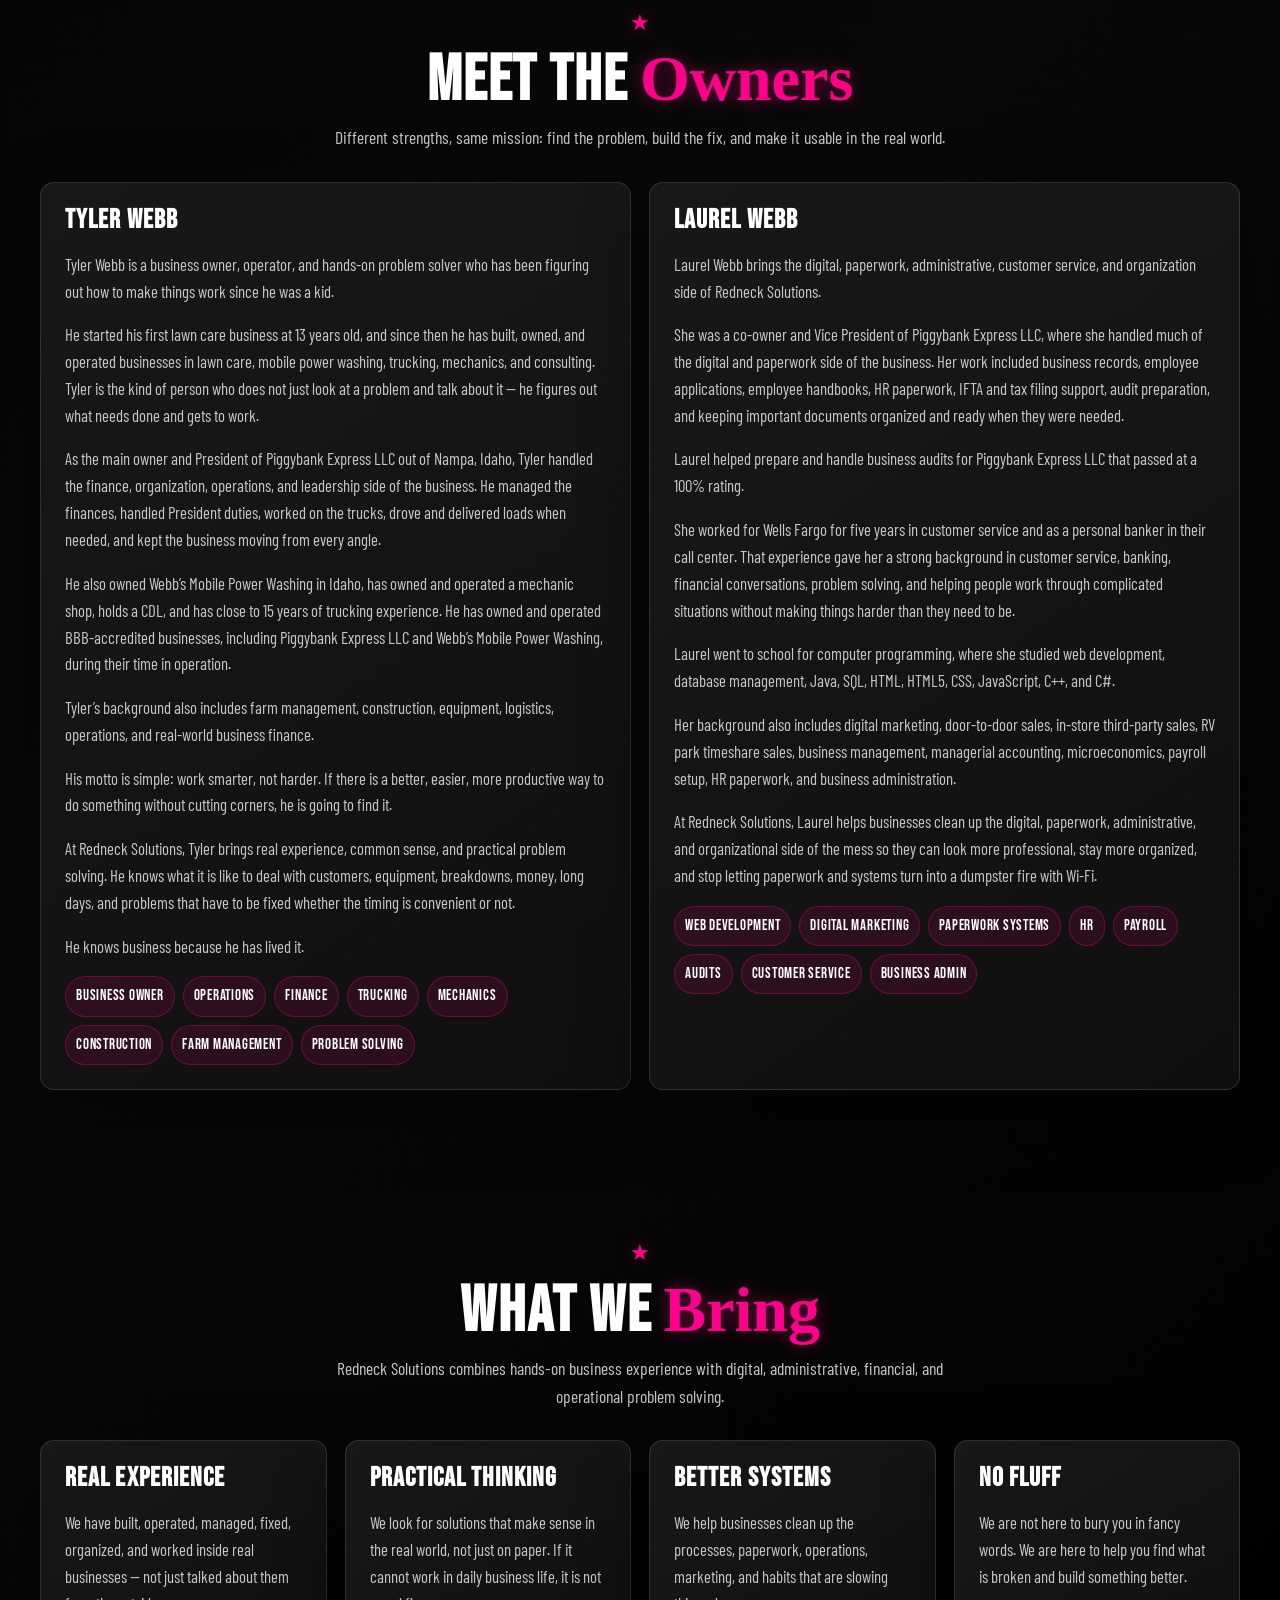
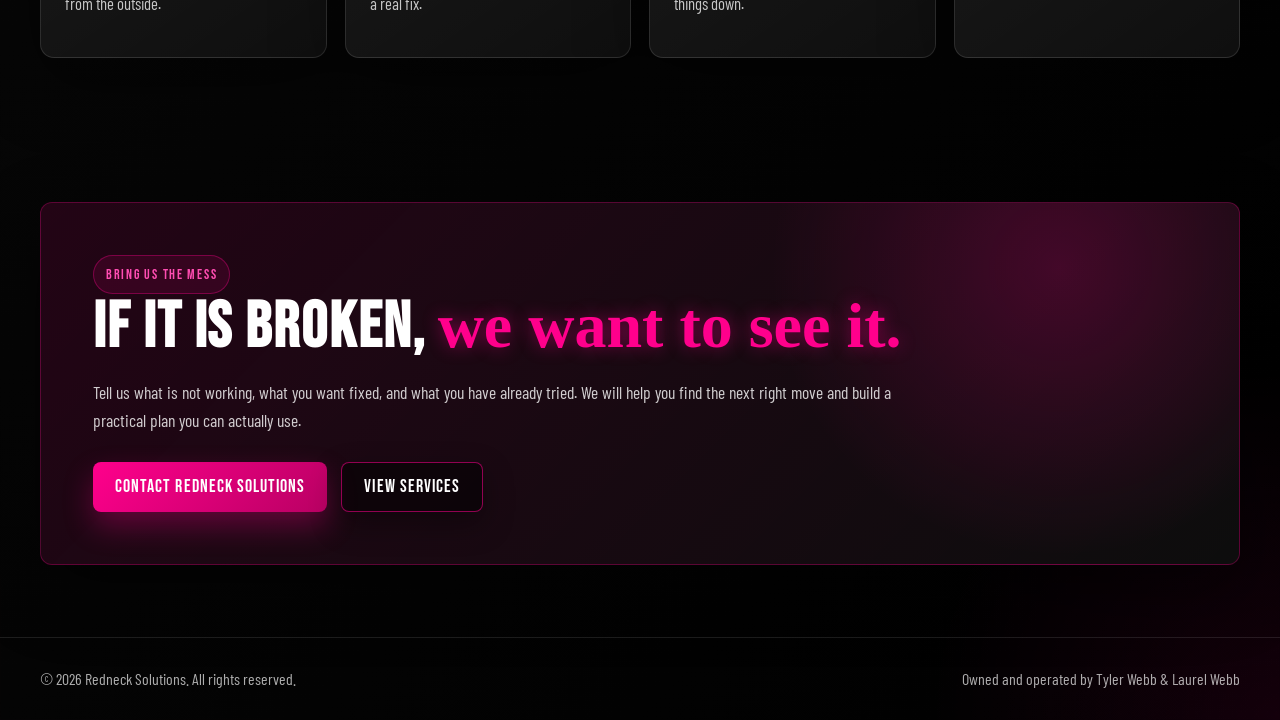
==== commit 97ab9a50: "Update logo image references in about.html" ====
--- a/about.html
+++ b/about.html
@@ -14,13 +14,13 @@
     property="og:description"
     content="Redneck Solutions is a family-owned consulting and solutions business owned by Tyler Webb and Laurel Webb, built on real-world business experience and practical problem solving."
   />
-  <meta property="og:image" content="https://rednecksolutions.github.io/Redneck-Solutions/images/rs-logo.png" />
+  <meta property="og:image" content="https://rednecksolutions.github.io/Redneck-Solutions/images/rs-logo1.png" />
   <meta property="og:url" content="https://rednecksolutions.github.io/Redneck-Solutions/about.html" />
   <meta property="og:type" content="website" />
 
   <title>About Redneck Solutions | Tyler Webb & Laurel Webb</title>
 
-  <link rel="icon" type="image/png" href="images/rs-logo.png" />
+  <link rel="icon" type="image/png" href="images/rs-logo1.png" />
   <link rel="stylesheet" href="styles.css" />
 </head>
 
@@ -28,7 +28,7 @@
   <header class="site-header">
     <nav class="nav" aria-label="Main navigation">
       <a class="brand" href="index.html" aria-label="Redneck Solutions home">
-        <img src="images/rs-logo.png" alt="Redneck Solutions logo" />
+        <img src="images/rs-logo1.png" alt="Redneck Solutions logo" />
         <span>
           Redneck Solutions
           <small>Consulting & Solutions</small>
@@ -74,7 +74,7 @@
 
       <aside class="hero-logo-wrap" aria-label="Redneck Solutions logo">
         <div class="splatter"></div>
-        <img src="images/rs-logo.png" alt="Redneck Solutions logo badge" />
+        <img src="images/rs-logo1.png" alt="Redneck Solutions logo badge" />
       </aside>
     </section>
 
@@ -318,4 +318,4 @@
 
   <script src="script.js"></script>
 </body>
-</html>+</html>
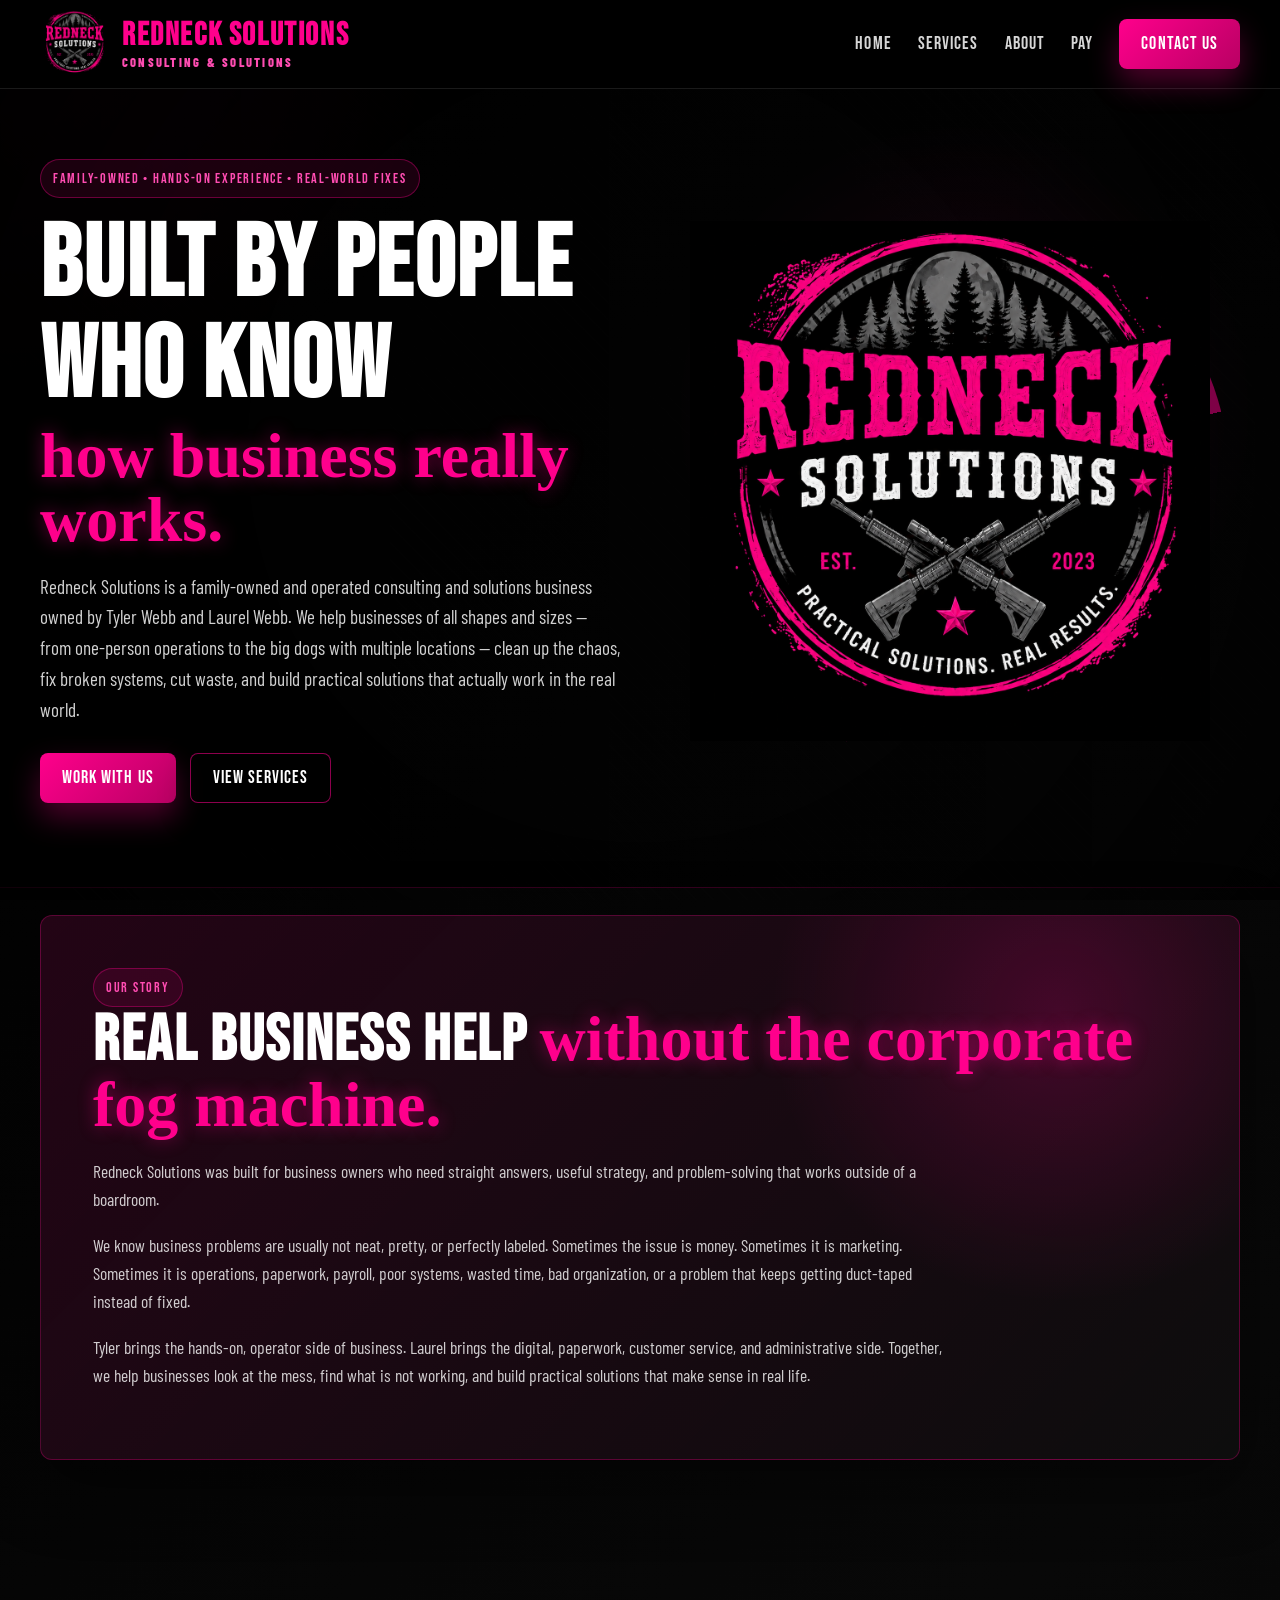
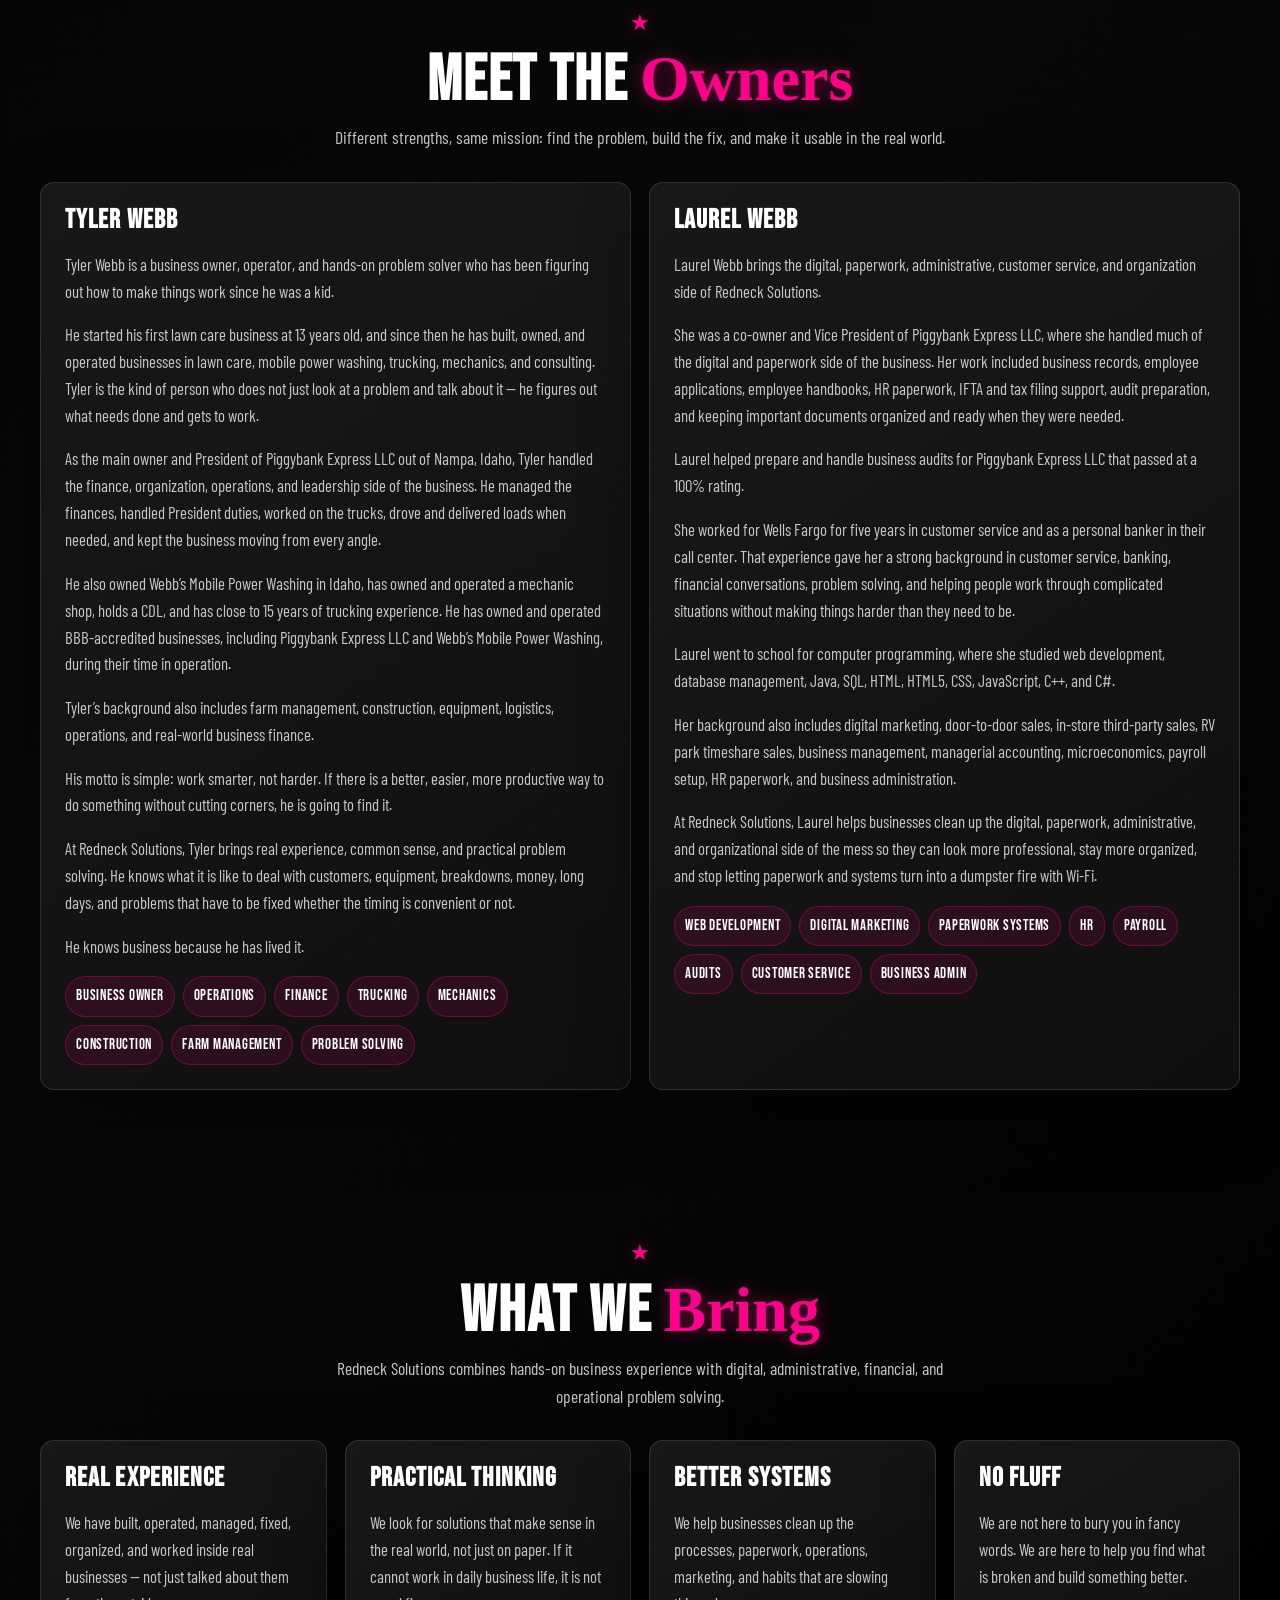
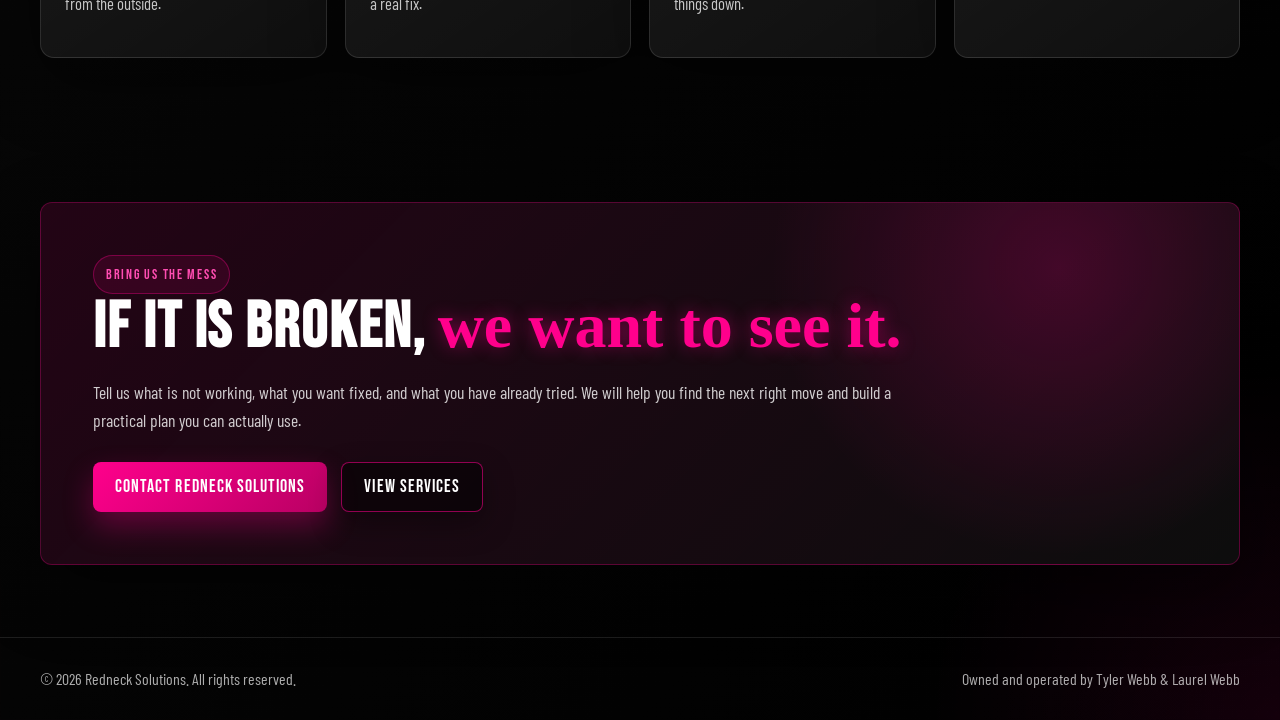
==== commit 5981ac23: "Update navigation links in about.html" ====
--- a/about.html
+++ b/about.html
@@ -40,11 +40,12 @@
       </button>
 
       <div class="nav-links" id="navLinks">
-        <a href="index.html">Home</a>
-        <a href="services.html">Services</a>
-        <a class="active" href="about.html">About</a>
-        <a class="btn primary" href="contact.html">Contact Us</a>
-      </div>
+  <a href="index.html">Home</a>
+  <a href="services.html">Services</a>
+  <a href="about.html">About</a>
+  <a href="pay.html">Pay</a>
+  <a class="btn primary" href="contact.html">Contact Us</a>
+</div>
     </nav>
   </header>
 
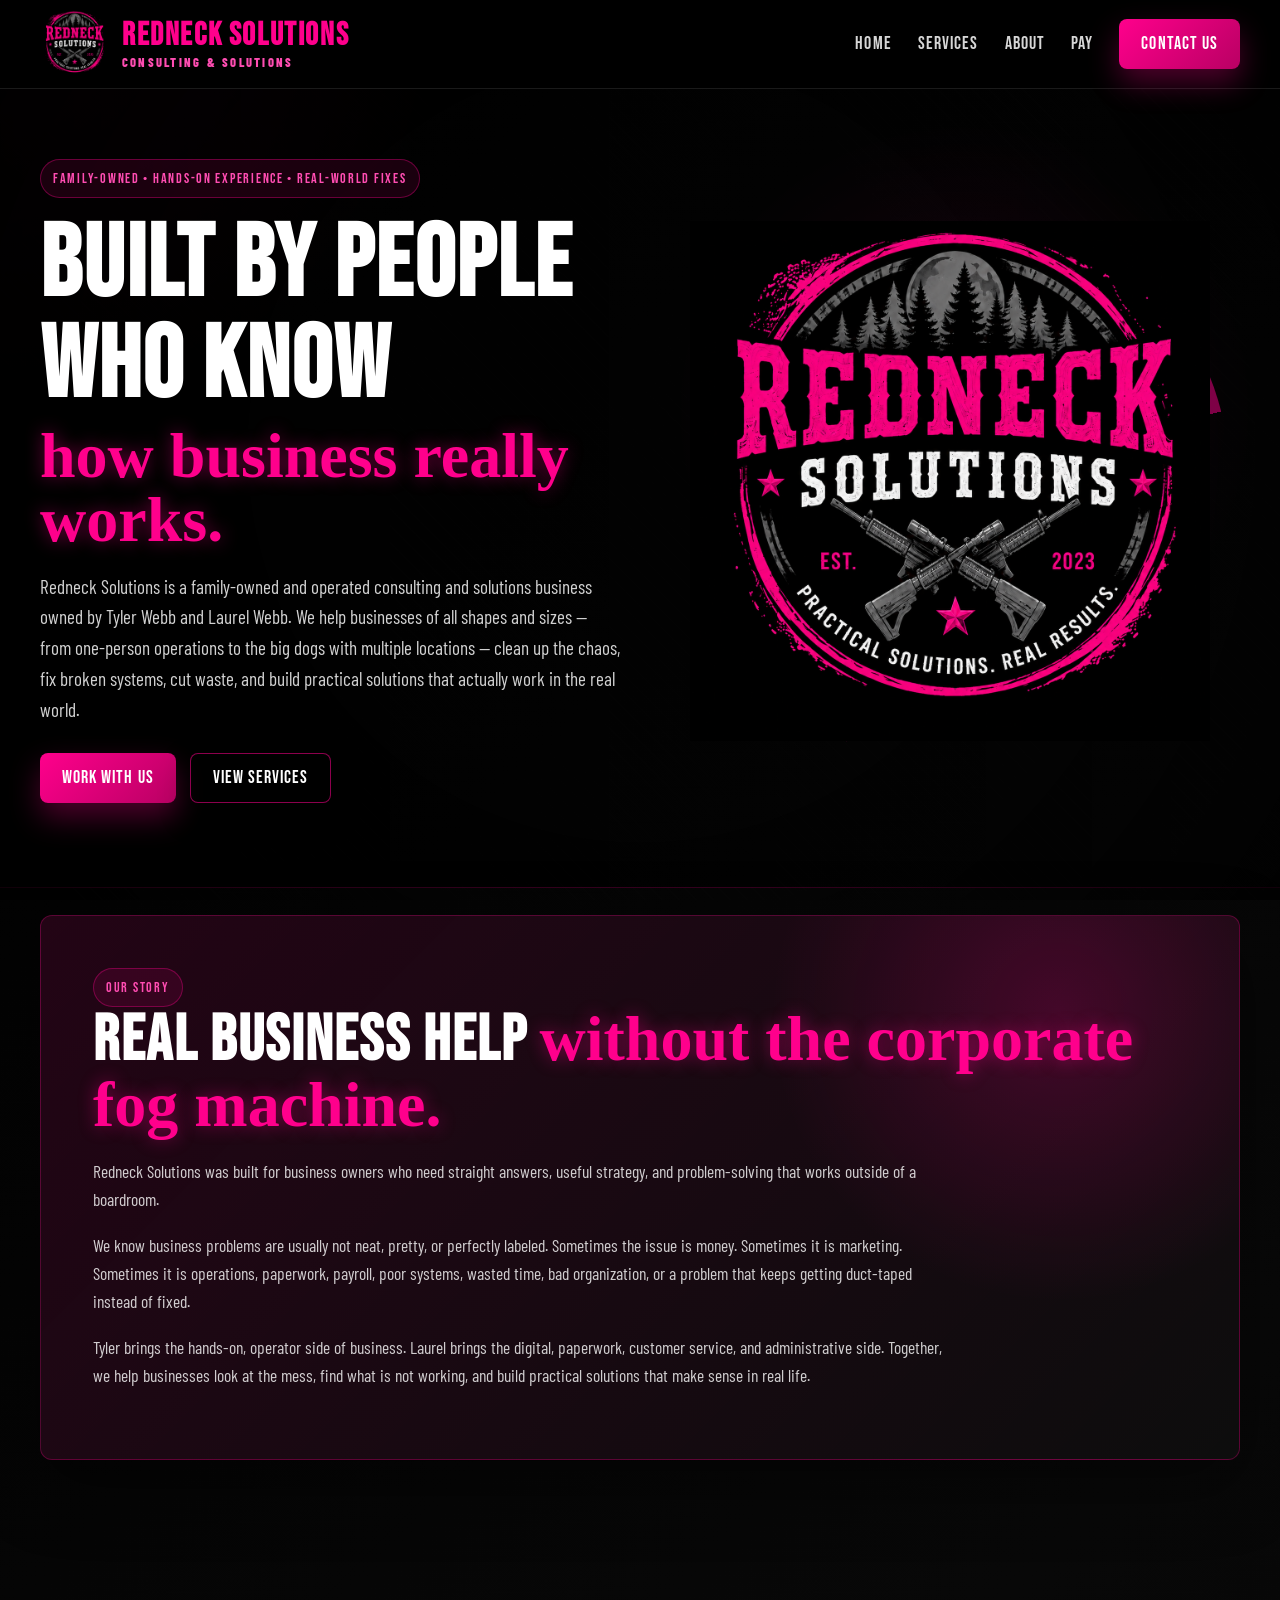
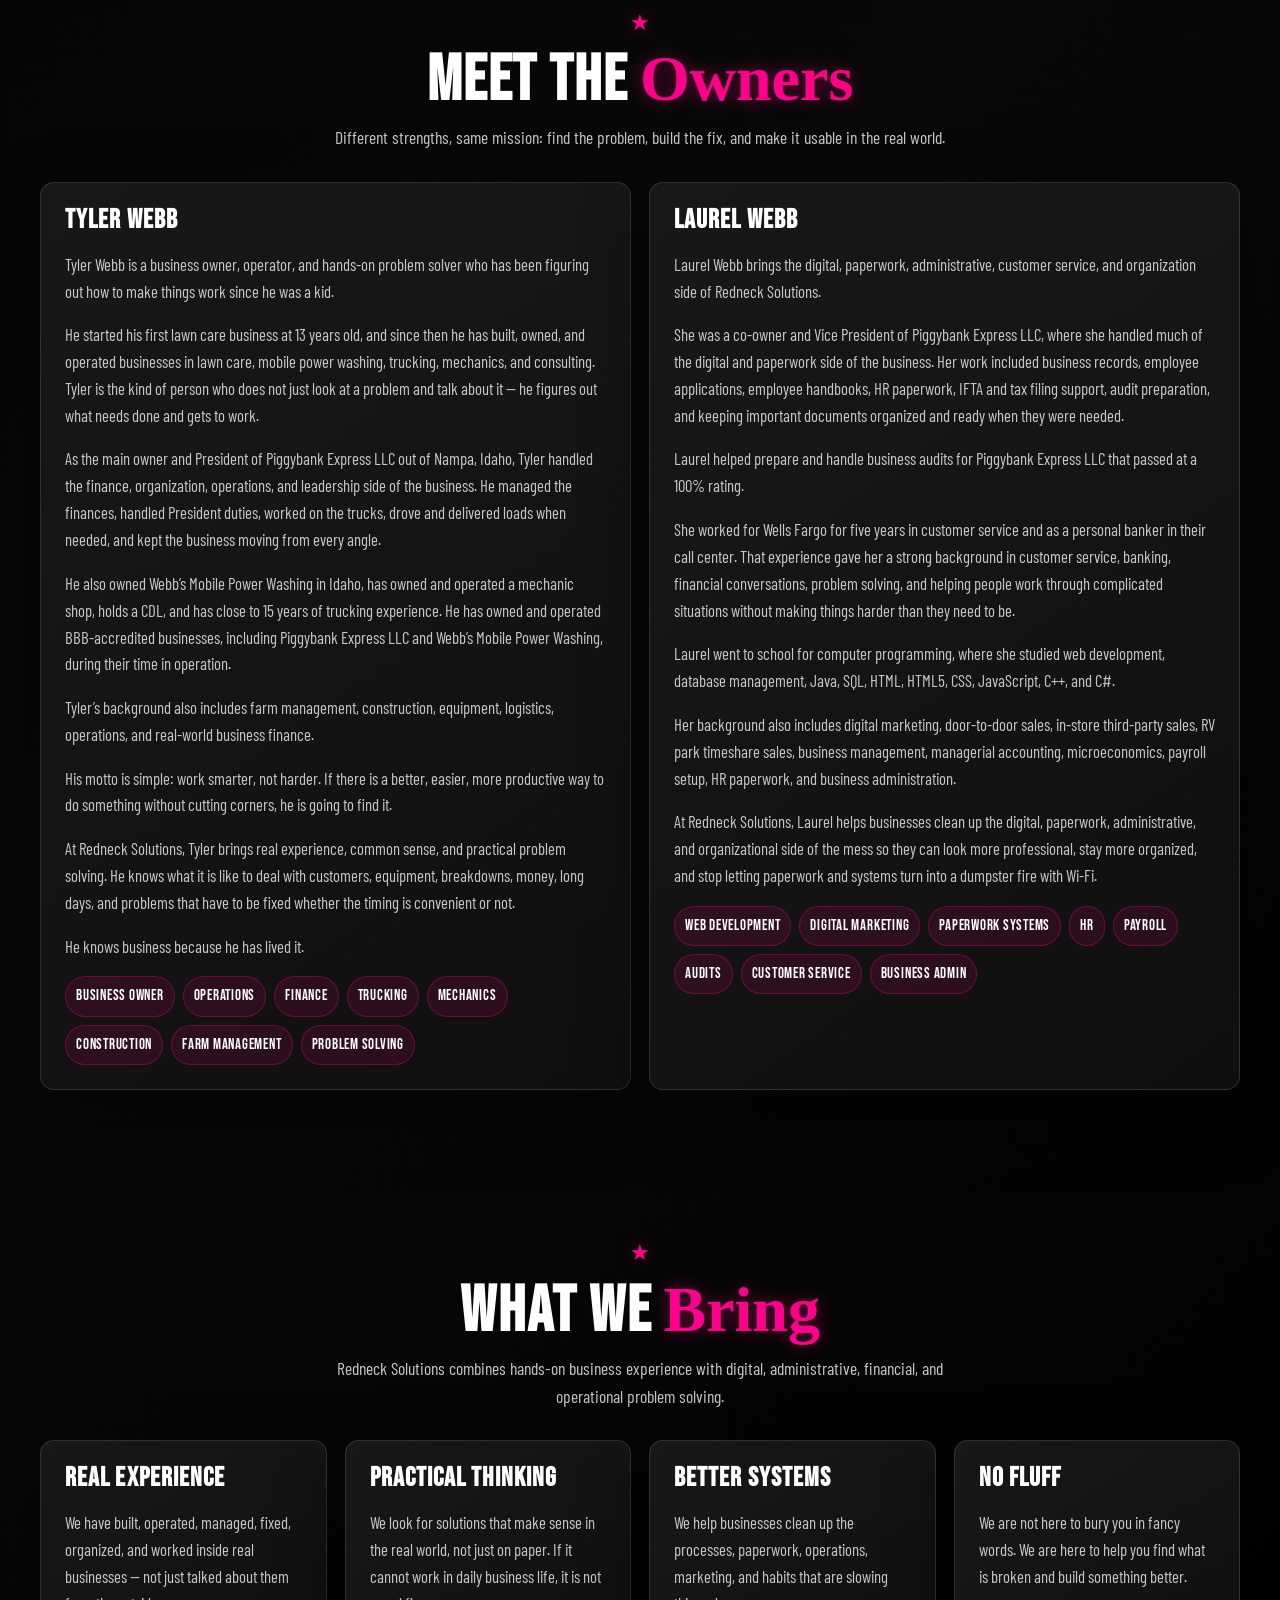
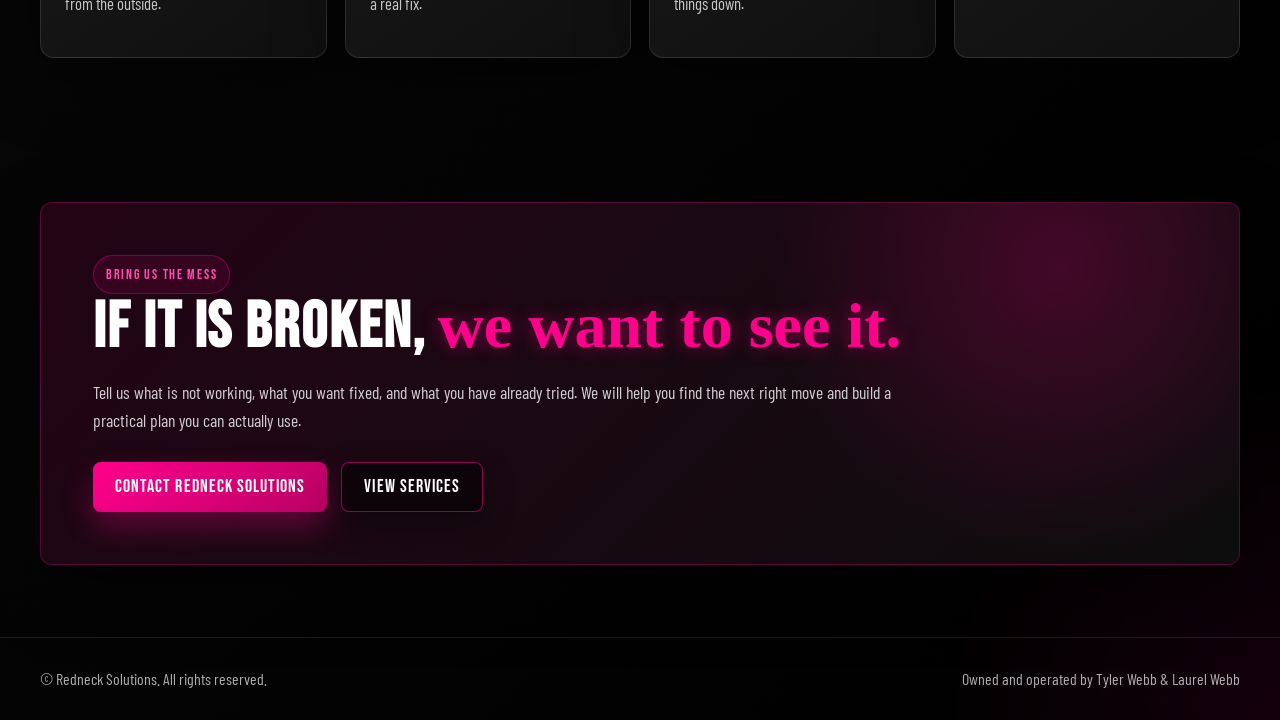
==== commit 2c579bda: "Update about.html" ====
--- a/about.html
+++ b/about.html
@@ -312,7 +312,7 @@
 
   <footer class="footer">
     <div class="footer-inner">
-      <span>© <span id="year"></span> Redneck Solutions. All rights reserved.</span>
+      <span>© Redneck Solutions. All rights reserved.</span>
       <span>Owned and operated by Tyler Webb & Laurel Webb</span>
     </div>
   </footer>
